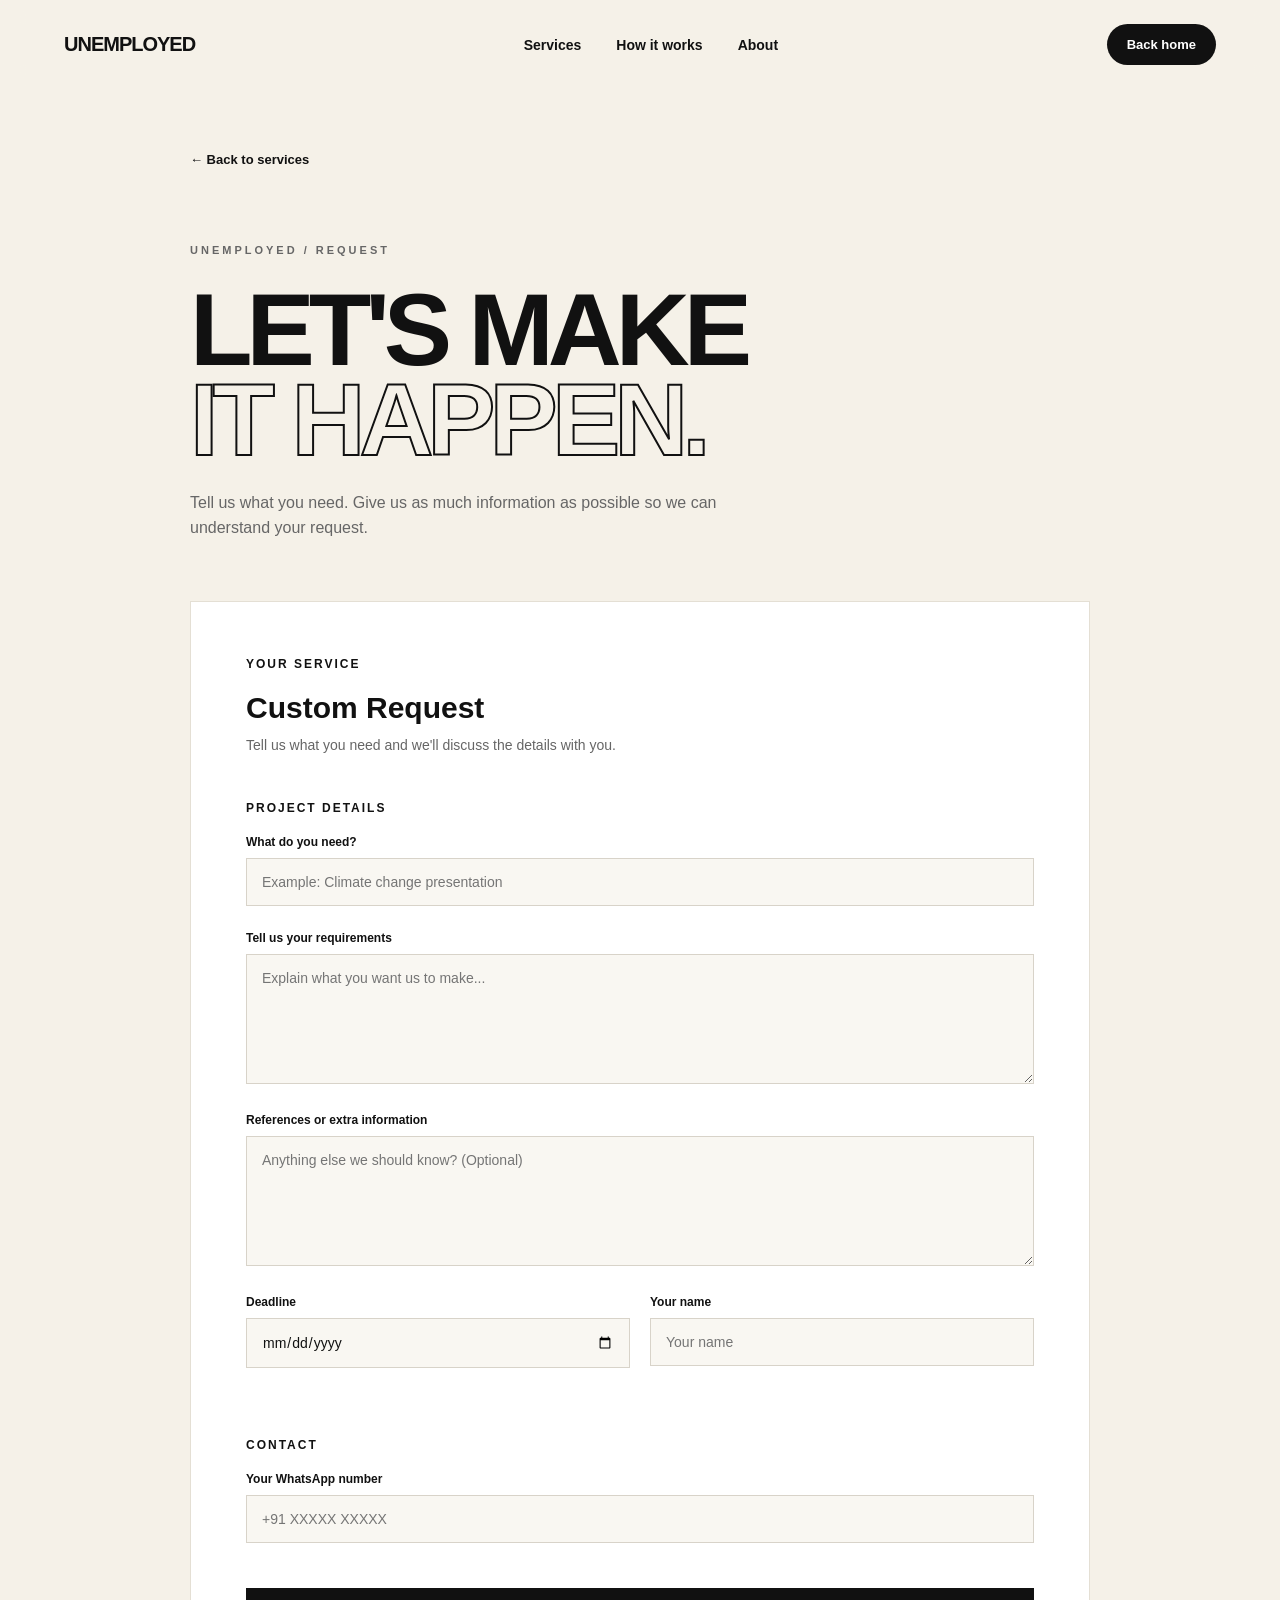
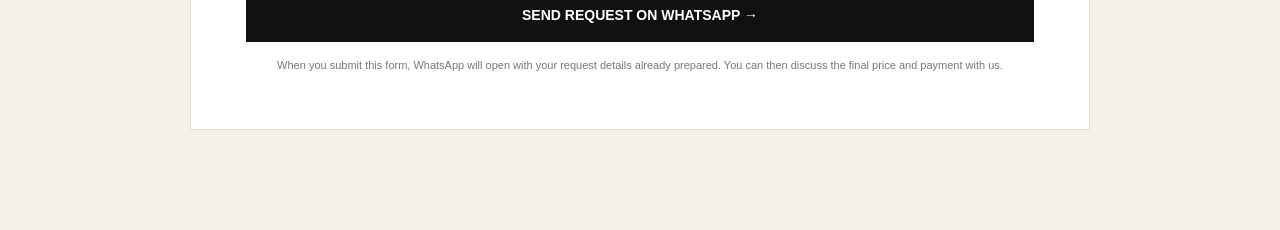
==== request.html @ c22d8f90 "Request" ====
<!DOCTYPE html>
<html lang="en">
<head>
    <meta charset="UTF-8">
    <meta name="viewport" content="width=device-width, initial-scale=1.0">

    <title>Request a Service — UNEMPLOYED</title>

    <meta name="description"
          content="Send your requirements to UNEMPLOYED and let's get your project started.">

    <link rel="stylesheet" href="style.css">

    <style>

        /* =========================
           REQUEST PAGE
        ========================= */

        .request-page {
            min-height: 100vh;
            padding: 150px 5% 100px;
        }

        .request-container {
            max-width: 900px;
            margin: auto;
        }

        .back-link {
            display: inline-block;
            margin-bottom: 50px;

            font-size: 13px;
            font-weight: 700;
        }

        .request-heading {
            margin-bottom: 60px;
        }

        .request-heading h1 {
            font-size: clamp(55px, 8vw, 110px);
            line-height: .88;
            letter-spacing: -6px;
            font-weight: 900;
        }

        .request-heading h1 span {
            color: transparent;
            -webkit-text-stroke: 2px #111;
        }

        .request-heading p {
            margin-top: 25px;
            max-width: 550px;

            color: #666;
            line-height: 1.6;
        }

        .request-form {
            background: #fff;
            border: 1px solid #e4dfd4;
            padding: clamp(25px, 5vw, 55px);
        }

        .form-section {
            margin-bottom: 45px;
        }

        .form-section-title {
            font-size: 12px;
            letter-spacing: 2px;
            font-weight: 900;
            margin-bottom: 20px;
        }

        .service-name {
            font-size: 30px;
            font-weight: 900;
            margin-bottom: 10px;
        }

        .service-description {
            color: #666;
            line-height: 1.5;
            font-size: 14px;
        }

        /* Package choices */

        .package-options {
            display: grid;
            grid-template-columns: repeat(3, 1fr);
            gap: 12px;
        }

        .package-option {
            position: relative;
        }

        .package-option input {
            position: absolute;
            opacity: 0;
            pointer-events: none;
        }

        .package-label {
            display: block;

            padding: 22px;

            border: 1px solid #ddd;

            cursor: pointer;

            transition:
                background .2s ease,
                color .2s ease,
                border-color .2s ease;
        }

        .package-label:hover {
            border-color: #111;
        }

        .package-option input:checked + .package-label {
            background: #111;
            color: white;
            border-color: #111;
        }

        .package-title {
            display: block;
            font-weight: 800;
            margin-bottom: 8px;
        }

        .package-price {
            font-size: 13px;
        }

        /* Inputs */

        .field {
            margin-bottom: 25px;
        }

        .field label {
            display: block;

            font-size: 12px;
            font-weight: 800;

            margin-bottom: 9px;
        }

        .field input,
        .field textarea,
        .field select {
            width: 100%;

            border: 1px solid #d8d3c9;

            background: #f9f7f2;

            color: #111;

            padding: 15px;

            font-family: inherit;

            font-size: 14px;

            outline: none;

            border-radius: 0;

            transition: border .2s ease;
        }

        .field textarea {
            min-height: 130px;
            resize: vertical;
        }

        .field input:focus,
        .field textarea:focus,
        .field select:focus {
            border-color: #111;
        }

        .field-row {
            display: grid;
            grid-template-columns: 1fr 1fr;
            gap: 20px;
        }

        /* Submit */

        .submit-button {
            width: 100%;

            border: none;

            background: #111;
            color: white;

            padding: 19px;

            font-family: inherit;

            font-size: 14px;
            font-weight: 900;

            cursor: pointer;

            transition: transform .2s ease;
        }

        .submit-button:hover {
            transform: translateY(-3px);
        }

        .whatsapp-note {
            margin-top: 15px;

            text-align: center;

            color: #777;

            font-size: 11px;

            line-height: 1.5;
        }

        /* Mobile */

        @media (max-width: 700px) {

            .request-heading h1 {
                letter-spacing: -3px;
            }

            .package-options {
                grid-template-columns: 1fr;
            }

            .field-row {
                grid-template-columns: 1fr;
                gap: 0;
            }

        }

    </style>
</head>

<body>

<header class="navbar">

    <a href="index.html" class="logo">
        UNEMPLOYED
    </a>

    <nav>
        <a href="index.html#services">Services</a>
        <a href="index.html#how-it-works">How it works</a>
        <a href="index.html#about">About</a>
    </nav>

    <a href="index.html" class="nav-button">
        Back home
    </a>

</header>


<main class="request-page">

    <div class="request-container">

        <a href="index.html#services" class="back-link">
            ← Back to services
        </a>


        <div class="request-heading">

            <p class="eyebrow">
                UNEMPLOYED / REQUEST
            </p>

            <h1>
                LET'S MAKE<br>
                <span>IT HAPPEN.</span>
            </h1>

            <p>
                Tell us what you need. Give us as much information
                as possible so we can understand your request.
            </p>

        </div>


        <form id="requestForm" class="request-form">

            <!-- SERVICE -->

            <section class="form-section">

                <div class="form-section-title">
                    YOUR SERVICE
                </div>

                <div id="serviceName" class="service-name">
                    Loading...
                </div>

                <div id="serviceDescription"
                     class="service-description">
                </div>

            </section>


            <!-- PRESENTATION PACKAGES -->

            <section id="presentationPackages"
                     class="form-section"
                     style="display:none;">

                <div class="form-section-title">
                    CHOOSE YOUR PACKAGE
                </div>

                <div class="package-options">

                    <div class="package-option">

                        <input
                            type="radio"
                            name="package"
                            id="package6"
                            value="6-page presentation — ₹300"
                        >

                        <label
                            for="package6"
                            class="package-label">

                            <span class="package-title">
                                6 Pages
                            </span>

                            <span class="package-price">
                                ₹300
                            </span>

                        </label>

                    </div>


                    <div class="package-option">

                        <input
                            type="radio"
                            name="package"
                            id="package10"
                            value="10-page presentation — ₹500"
                        >

                        <label
                            for="package10"
                            class="package-label">

                            <span class="package-title">
                                10 Pages
                            </span>

                            <span class="package-price">
                                ₹500
                            </span>

                        </label>

                    </div>


                    <div class="package-option">

                        <input
                            type="radio"
                            name="package"
                            id="packageMore"
                            value="10+ page presentation — ₹700+"
                        >

                        <label
                            for="packageMore"
                            class="package-label">

                            <span class="package-title">
                                10+ Pages
                            </span>

                            <span class="package-price">
                                ₹700+
                            </span>

                        </label>

                    </div>

                </div>

            </section>


            <!-- PROJECT INFORMATION -->

            <section class="form-section">

                <div class="form-section-title">
                    PROJECT DETAILS
                </div>


                <div class="field">

                    <label for="topic">
                        What do you need?
                    </label>

                    <input
                        type="text"
                        id="topic"
                        name="topic"
                        placeholder="Example: Climate change presentation"
                        required
                    >

                </div>


                <div class="field">

                    <label for="requirements">
                        Tell us your requirements
                    </label>

                    <textarea
                        id="requirements"
                        name="requirements"
                        placeholder="Explain what you want us to make..."
                        required
                    ></textarea>

                </div>


                <div class="field">

                    <label for="references">
                        References or extra information
                    </label>

                    <textarea
                        id="references"
                        name="references"
                        placeholder="Anything else we should know? (Optional)"
                    ></textarea>

                </div>


                <div class="field-row">

                    <div class="field">

                        <label for="deadline">
                            Deadline
                        </label>

                        <input
                            type="date"
                            id="deadline"
                            name="deadline"
                        >

                    </div>


                    <div class="field">

                        <label for="name">
                            Your name
                        </label>

                        <input
                            type="text"
                            id="name"
                            name="name"
                            placeholder="Your name"
                            required
                        >

                    </div>

                </div>

            </section>


            <!-- CONTACT -->

            <section class="form-section">

                <div class="form-section-title">
                    CONTACT
                </div>


                <div class="field">

                    <label for="phone">
                        Your WhatsApp number
                    </label>

                    <input
                        type="tel"
                        id="phone"
                        name="phone"
                        placeholder="+91 XXXXX XXXXX"
                        required
                    >

                </div>

            </section>


            <button
                type="submit"
                class="submit-button">

                SEND REQUEST ON WHATSAPP →

            </button>


            <p class="whatsapp-note">
                When you submit this form, WhatsApp will open with
                your request details already prepared. You can then
                discuss the final price and payment with us.
            </p>

        </form>

    </div>

</main>


<script>

document.addEventListener("DOMContentLoaded", () => {

    /*
        SERVICE DATA
    */

    const services = {

        presentation: {
            name: "Presentations",
            description:
                "Professional presentations made around your topic, requirements and preferred style."
        },

        letter: {
            name: "Letters",
            description:
                "Applications, formal letters, personal letters and other written documents."
        },

        cv: {
            name: "CV / Resume",
            description:
                "Clean and professional CVs and resumes designed around your goals."
        },

        design: {
            name: "Design",
            description:
                "Posters, flyers, social media graphics and custom visual designs."
        },

        website: {
            name: "Website",
            description:
                "Simple websites for individuals, projects and small businesses."
        },

        writing: {
            name: "Writing",
            description:
                "Essays, documents, descriptions and other writing work."
        }

    };


    /*
        FIND SELECTED SERVICE
    */

    const params =
        new URLSearchParams(window.location.search);

    const service =
        params.get("service") || "other";


    const serviceInfo =
        services[service] || {
            name: "Custom Request",
            description:
                "Tell us what you need and we'll discuss the details with you."
        };


    /*
        DISPLAY SERVICE
    */

    document.getElementById("serviceName")
        .textContent = serviceInfo.name;

    document.getElementById("serviceDescription")
        .textContent = serviceInfo.description;


    /*
        SHOW PRESENTATION PACKAGES
    */

    if (service === "presentation") {

        document.getElementById("presentationPackages")
            .style.display = "block";

    }


    /*
        FORM SUBMISSION
    */

    const form =
        document.getElementById("requestForm");


    form.addEventListener("submit", function(event) {

        event.preventDefault();


        const name =
            document.getElementById("name").value.trim();

        const phone =
            document.getElementById("phone").value.trim();

        const topic =
            document.getElementById("topic").value.trim();

        const requirements =
            document.getElementById("requirements").value.trim();

        const references =
            document.getElementById("references").value.trim();

        const deadline =
            document.getElementById("deadline").value;


        /*
            PACKAGE
        */

        const packageInput =
            document.querySelector(
                'input[name="package"]:checked'
            );

        const selectedPackage =
            packageInput
                ? packageInput.value
                : "Not specified";


        /*
            FORMAT WHATSAPP MESSAGE
        */

        let message =
`*UNEMPLOYED — NEW REQUEST*

*Service:* ${serviceInfo.name}
*Package:* ${selectedPackage}

*Customer:* ${name}
*Customer WhatsApp:* ${phone}

*What they need:*
${topic}

*Requirements:*
${requirements}`;


        if (references) {

            message +=
`\n\n*References / Extra Information:*
${references}`;

        }


        if (deadline) {

            message +=
`\n\n*Deadline:*
${deadline}`;

        }


        message +=
`\n\nI would like to discuss the final price and details.`;


        /*
            YOUR WHATSAPP NUMBER

            IMPORTANT:
            Replace the number below with your WhatsApp
            number WITHOUT + or spaces.

            Example:
            +91 98765 43210

            becomes:
            919876543210
        */

        const yourWhatsAppNumber =
            "918755570211";


        /*
            CREATE WHATSAPP LINK
        */

        const whatsappURL =
            "https://wa.me/" +
            yourWhatsAppNumber +
            "?text=" +
            encodeURIComponent(message);


        /*
            OPEN WHATSAPP
        */

        window.location.href = whatsappURL;

    });

});

</script>

</body>
</html>
---- style.css ----
* {
    margin: 0;
    padding: 0;
    box-sizing: border-box;
}

html {
    scroll-behavior: smooth;
}

body {
    background: #f5f1e8;
    color: #111111;
    font-family: Arial, Helvetica, sans-serif;
    overflow-x: hidden;
}

a {
    color: inherit;
    text-decoration: none;
}


/* =========================
   NAVIGATION
========================= */

.navbar {
    position: fixed;
    top: 0;
    left: 0;

    width: 100%;

    padding: 24px 5%;

    display: flex;
    align-items: center;
    justify-content: space-between;

    z-index: 1000;

    background: rgba(245, 241, 232, 0.85);
    backdrop-filter: blur(12px);
}

.logo {
    font-size: 20px;
    font-weight: 900;
    letter-spacing: -1px;
}

.navbar nav {
    display: flex;
    gap: 35px;
}

.navbar nav a {
    font-size: 14px;
    font-weight: 600;
}

.nav-button {
    background: #111111;
    color: white;

    padding: 13px 20px;

    border-radius: 50px;

    font-size: 13px;
    font-weight: 700;
}


/* =========================
   HERO
========================= */

.hero {
    min-height: 100vh;

    display: flex;
    align-items: center;
    justify-content: center;

    position: relative;

    padding: 120px 5% 80px;

    text-align: center;
}

.hero-content {
    max-width: 850px;
    position: relative;
    z-index: 10;
}

.eyebrow {
    font-size: 11px;
    letter-spacing: 3px;
    font-weight: 800;

    margin-bottom: 25px;
}

.hero h1 {
    font-size: clamp(60px, 10vw, 145px);

    line-height: 0.85;

    letter-spacing: -8px;

    font-weight: 900;
}

.hero h1 span {
    color: transparent;
    -webkit-text-stroke: 2px #111111;
}

.hero-description {
    max-width: 520px;

    margin: 35px auto;

    font-size: 17px;

    line-height: 1.6;

    color: #555;
}

.hero-buttons {
    display: flex;

    justify-content: center;

    gap: 12px;
}

.primary-button {
    background: #111;

    color: white;

    padding: 16px 25px;

    border-radius: 50px;

    font-weight: 700;
}

.secondary-button {
    border: 1px solid #111;

    padding: 16px 25px;

    border-radius: 50px;

    font-weight: 700;
}

.scroll-indicator {
    position: absolute;

    bottom: 30px;

    font-size: 10px;

    letter-spacing: 2px;

    font-weight: 700;
}


/* =========================
   FLOATING OBJECTS
========================= */

.floating-object {
    position: absolute;

    background: white;

    box-shadow:
        0 20px 50px rgba(0,0,0,0.12);

    z-index: 2;
}


/* Paper */

.paper {
    width: 130px;
    height: 170px;

    left: 8%;
    top: 30%;

    transform: rotate(-12deg);

    animation: floatOne 6s ease-in-out infinite;
}

.paper-lines {
    margin: 40px 20px;

    height: 4px;

    background: #111;

    box-shadow:
        0 18px 0 #ddd,
        0 36px 0 #ddd,
        0 54px 0 #ddd;
}


/* Newspaper */

.newspaper {
    width: 190px;
    height: 125px;

    right: 7%;
    top: 23%;

    padding: 18px;

    transform: rotate(10deg);

    animation: floatTwo 7s ease-in-out infinite;
}

.news-title {
    font-family: Georgia, serif;

    font-size: 18px;

    font-weight: bold;

    border-bottom: 2px solid #111;

    padding-bottom: 6px;
}

.news-line {
    height: 5px;

    background: #ddd;

    margin-top: 12px;
}

.news-line.short {
    width: 60%;
}


/* ID */

.id-card {
    width: 170px;
    height: 100px;

    right: 12%;
    bottom: 18%;

    padding: 15px;

    display: flex;

    gap: 12px;

    transform: rotate(-8deg);

    animation: floatThree 6s ease-in-out infinite;
}

.id-photo {
    width: 50px;
    height: 60px;

    background: #ddd;
}

.id-lines {
    flex: 1;
}

.id-lines span {
    display: block;

    height: 5px;

    background: #ddd;

    margin-bottom: 10px;
}


/* Presentation */

.presentation {
    width: 150px;
    height: 105px;

    left: 13%;
    bottom: 18%;

    padding: 15px;

    transform: rotate(8deg);

    animation: floatTwo 8s ease-in-out infinite;
}

.slide-top {
    height: 12px;

    width: 60%;

    background: #111;

    margin-bottom: 15px;
}

.slide-content {
    height: 10px;

    width: 90%;

    background: #ddd;

    margin-bottom: 10px;
}

.slide-content.small {
    width: 60%;
}


/* Letter */

.letter {
    width: 135px;
    height: 95px;

    right: 25%;
    top: 17%;

    padding: 20px;

    transform: rotate(-6deg);

    animation: floatOne 7s ease-in-out infinite;
}

.letter-top {
    height: 25px;

    width: 45%;

    background: #111;

    margin-bottom: 15px;
}

.letter-lines {
    height: 5px;

    background: #ddd;

    box-shadow:
        0 12px 0 #ddd,
        0 24px 0 #ddd;
}


/* Animations */

@keyframes floatOne {

    0%, 100% {
        transform: translateY(0) rotate(-12deg);
    }

    50% {
        transform: translateY(-20px) rotate(-7deg);
    }

}

@keyframes floatTwo {

    0%, 100% {
        transform: translateY(0) rotate(10deg);
    }

    50% {
        transform: translateY(-25px) rotate(5deg);
    }

}

@keyframes floatThree {

    0%, 100% {
        transform: translateY(0) rotate(-8deg);
    }

    50% {
        transform: translateY(-18px) rotate(-3deg);
    }

}


/* =========================
   SERVICES
========================= */

.services-section {
    padding: 150px 5%;
}

.section-heading {
    max-width: 700px;

    margin-bottom: 70px;
}

.section-heading h2,
.process-section h2,
.about-section h2 {
    font-size: clamp(50px, 7vw, 100px);

    line-height: 0.9;

    letter-spacing: -5px;

    font-weight: 900;
}

.services-grid {
    display: grid;

    grid-template-columns: repeat(3, 1fr);

    gap: 15px;
}

.service-card {
    background: white;

    padding: 35px;

    min-height: 330px;

    display: flex;

    flex-direction: column;

    border: 1px solid #e4dfd4;

    transition: transform 0.3s ease;
}

.service-card:hover {
    transform: translateY(-8px);
}

.service-number {
    font-size: 11px;

    font-weight: bold;

    color: #777;
}

.service-icon {
    font-size: 35px;

    margin: 30px 0 15px;
}

.service-card h3 {
    font-size: 25px;

    margin-bottom: 12px;
}

.service-card p {
    color: #666;

    line-height: 1.5;

    font-size: 14px;
}

.price {
    margin-top: auto;

    padding-top: 25px;

    font-size: 13px;
}

.service-card a {
    margin-top: 15px;

    font-weight: 800;

    font-size: 14px;
}


/* =========================
   PROCESS
========================= */

.process-section {
    background: #111;

    color: white;

    padding: 150px 5%;
}

.process-section .eyebrow {
    color: #aaa;
}

.steps {
    margin-top: 100px;

    display: grid;

    grid-template-columns: repeat(4, 1fr);

    gap: 30px;
}

.step {
    border-top: 1px solid #444;

    padding-top: 20px;
}

.step span {
    color: #777;

    font-size: 12px;
}

.step h3 {
    font-size: 25px;

    margin: 35px 0 12px;
}

.step p {
    color: #aaa;

    line-height: 1.5;
}


/* =========================
   ABOUT
========================= */

.about-section {
    padding: 150px 5%;

    display: grid;

    grid-template-columns: 1fr 1fr;

    gap: 100px;

    align-items: center;
}

.about-section > p {
    max-width: 500px;

    font-size: 20px;

    line-height: 1.7;

    color: #555;
}


/* =========================
   FOOTER
========================= */

footer {
    background: white;

    padding: 50px 5%;

    display: flex;

    justify-content: space-between;

    align-items: center;

    border-top: 1px solid #ddd;
}

.footer-logo {
    font-weight: 900;

    font-size: 20px;
}

footer p {
    color: #666;

    font-size: 13px;
}

footer span {
    color: #888;

    font-size: 12px;
}


/* =========================
   MOBILE
========================= */

@media (max-width: 850px) {

    .navbar nav {
        display: none;
    }

    .hero h1 {
        letter-spacing: -4px;
    }

    .floating-object {
        opacity: 0.45;

        transform: scale(0.7);
    }

    .paper {
        left: -30px;
    }

    .newspaper {
        right: -40px;
    }

    .presentation {
        left: -30px;
    }

    .id-card {
        right: -30px;
    }

    .letter {
        right: -20px;
    }

    .services-grid {
        grid-template-columns: 1fr;
    }

    .steps {
        grid-template-columns: 1fr;
    }

    .about-section {
        grid-template-columns: 1fr;

        gap: 50px;
    }

    footer {
        flex-direction: column;

        gap: 20px;

        text-align: center;
    }

}

@media (max-width: 500px) {

    .nav-button {
        padding: 10px 14px;

        font-size: 11px;
    }

    .hero h1 {
        font-size: 55px;
    }

    .hero-buttons {
        flex-direction: column;

        align-items: stretch;
    }

    .section-heading h2,
    .process-section h2,
    .about-section h2 {
        letter-spacing: -3px;
    }

}
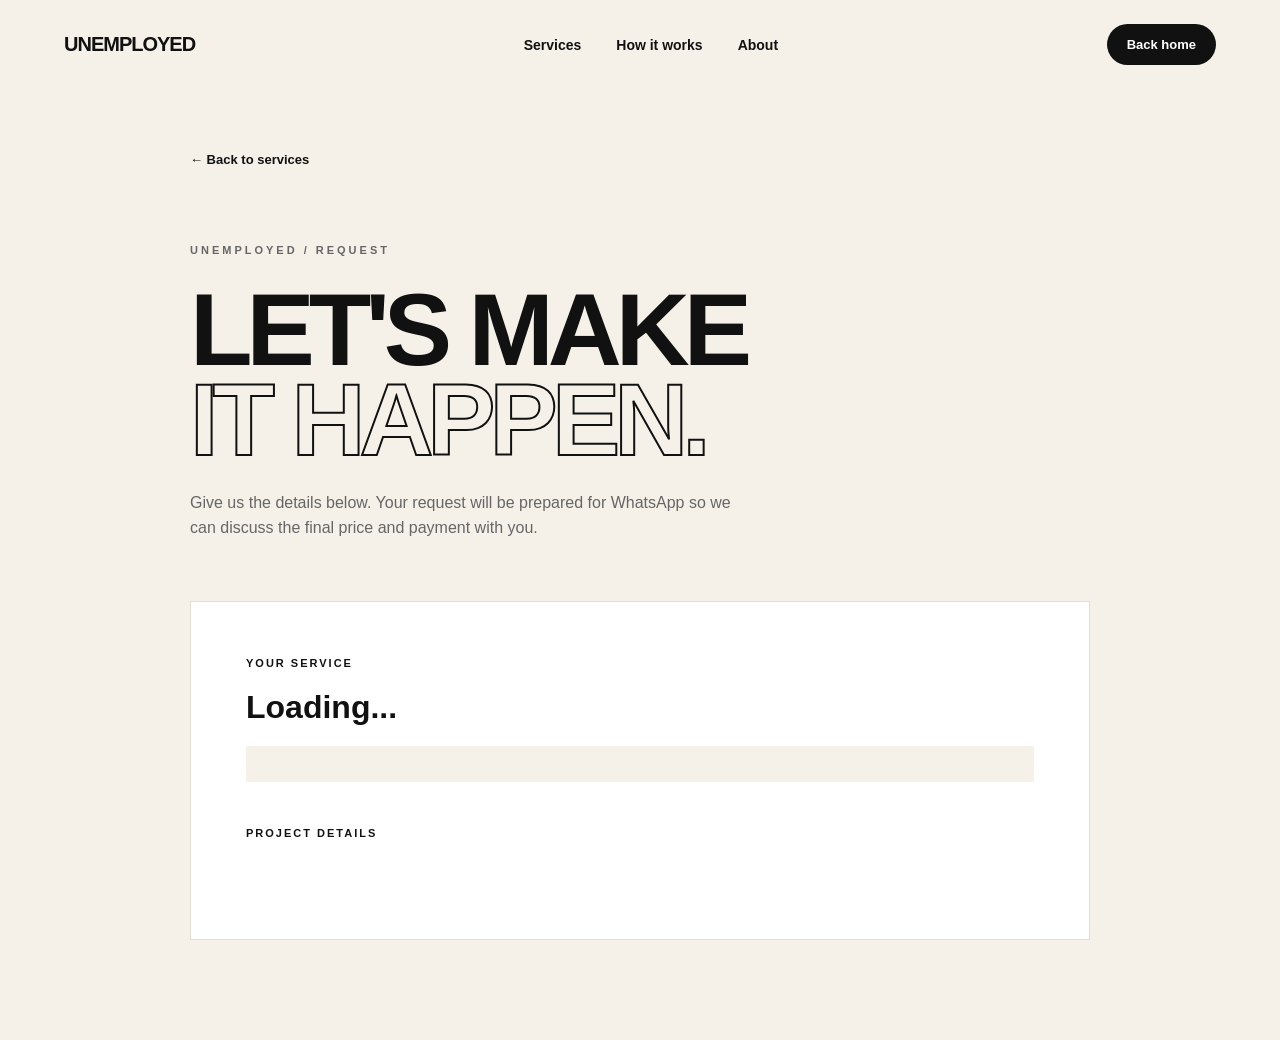
==== commit c5c49dbc: "Updated" ====
--- a/request.html
+++ b/request.html
@@ -4,19 +4,14 @@
     <meta charset="UTF-8">
     <meta name="viewport" content="width=device-width, initial-scale=1.0">
 
-    <title>Request a Service — UNEMPLOYED</title>
+    <title>Request — UNEMPLOYED</title>
 
     <meta name="description"
-          content="Send your requirements to UNEMPLOYED and let's get your project started.">
+          content="Tell UNEMPLOYED what you need and send your request directly to WhatsApp.">
 
     <link rel="stylesheet" href="style.css">
 
     <style>
-
-        /* =========================
-           REQUEST PAGE
-        ========================= */
-
         .request-page {
             min-height: 100vh;
             padding: 150px 5% 100px;
@@ -30,7 +25,6 @@
         .back-link {
             display: inline-block;
             margin-bottom: 50px;
-
             font-size: 13px;
             font-weight: 700;
         }
@@ -54,7 +48,6 @@
         .request-heading p {
             margin-top: 25px;
             max-width: 550px;
-
             color: #666;
             line-height: 1.6;
         }
@@ -70,14 +63,14 @@
         }
 
         .form-section-title {
-            font-size: 12px;
+            font-size: 11px;
             letter-spacing: 2px;
             font-weight: 900;
             margin-bottom: 20px;
         }
 
         .service-name {
-            font-size: 30px;
+            font-size: 32px;
             font-weight: 900;
             margin-bottom: 10px;
         }
@@ -88,7 +81,13 @@
             font-size: 14px;
         }
 
-        /* Package choices */
+        .price-box {
+            margin-top: 20px;
+            padding: 18px;
+            background: #f5f1e8;
+            font-size: 14px;
+            line-height: 1.6;
+        }
 
         .package-options {
             display: grid;
@@ -108,17 +107,10 @@
 
         .package-label {
             display: block;
-
             padding: 22px;
-
             border: 1px solid #ddd;
-
             cursor: pointer;
-
-            transition:
-                background .2s ease,
-                color .2s ease,
-                border-color .2s ease;
+            transition: .2s ease;
         }
 
         .package-label:hover {
@@ -141,18 +133,14 @@
             font-size: 13px;
         }
 
-        /* Inputs */
-
         .field {
             margin-bottom: 25px;
         }
 
         .field label {
             display: block;
-
             font-size: 12px;
             font-weight: 800;
-
             margin-bottom: 9px;
         }
 
@@ -160,24 +148,14 @@
         .field textarea,
         .field select {
             width: 100%;
-
             border: 1px solid #d8d3c9;
-
             background: #f9f7f2;
-
             color: #111;
-
             padding: 15px;
-
             font-family: inherit;
-
             font-size: 14px;
-
             outline: none;
-
             border-radius: 0;
-
-            transition: border .2s ease;
         }
 
         .field textarea {
@@ -197,25 +175,16 @@
             gap: 20px;
         }
 
-        /* Submit */
-
         .submit-button {
             width: 100%;
-
             border: none;
-
             background: #111;
             color: white;
-
             padding: 19px;
-
             font-family: inherit;
-
             font-size: 14px;
             font-weight: 900;
-
             cursor: pointer;
-
             transition: transform .2s ease;
         }
 
@@ -225,17 +194,15 @@
 
         .whatsapp-note {
             margin-top: 15px;
-
             text-align: center;
-
             color: #777;
-
             font-size: 11px;
-
             line-height: 1.5;
         }
 
-        /* Mobile */
+        .required {
+            color: #777;
+        }
 
         @media (max-width: 700px) {
 
@@ -251,9 +218,7 @@
                 grid-template-columns: 1fr;
                 gap: 0;
             }
-
-        }
-
+        }
     </style>
 </head>
 
@@ -286,7 +251,6 @@
             ← Back to services
         </a>
 
-
         <div class="request-heading">
 
             <p class="eyebrow">
@@ -299,8 +263,9 @@
             </h1>
 
             <p>
-                Tell us what you need. Give us as much information
-                as possible so we can understand your request.
+                Give us the details below. Your request will be
+                prepared for WhatsApp so we can discuss the final
+                price and payment with you.
             </p>
 
         </div>
@@ -324,17 +289,21 @@
                      class="service-description">
                 </div>
 
+                <div id="priceBox"
+                     class="price-box">
+                </div>
+
             </section>
 
 
-            <!-- PRESENTATION PACKAGES -->
-
-            <section id="presentationPackages"
+            <!-- PRESENTATION PACKAGE -->
+
+            <section id="presentationSection"
                      class="form-section"
                      style="display:none;">
 
                 <div class="form-section-title">
-                    CHOOSE YOUR PACKAGE
+                    PRESENTATION PACKAGE
                 </div>
 
                 <div class="package-options">
@@ -345,7 +314,7 @@
                             type="radio"
                             name="package"
                             id="package6"
-                            value="6-page presentation — ₹300"
+                            value="6 pages — ₹300"
                         >
 
                         <label
@@ -371,7 +340,7 @@
                             type="radio"
                             name="package"
                             id="package10"
-                            value="10-page presentation — ₹500"
+                            value="10 pages — ₹500"
                         >
 
                         <label
@@ -397,7 +366,7 @@
                             type="radio"
                             name="package"
                             id="packageMore"
-                            value="10+ page presentation — ₹700+"
+                            value="10+ pages — ₹700+"
                         >
 
                         <label
@@ -421,7 +390,7 @@
             </section>
 
 
-            <!-- PROJECT INFORMATION -->
+            <!-- SERVICE-SPECIFIC QUESTIONS -->
 
             <section class="form-section">
 
@@ -430,362 +399,378 @@
                 </div>
 
 
-                <div class="field">
-
-                    <label for="topic">
-                        What do you need?
-                    </label>
-
-                    <input
-                        type="text"
-                        id="topic"
-                        name="topic"
-                        placeholder="Example: Climate change presentation"
-                        required
-                    >
-
-                </div>
-
-
-                <div class="field">
-
-                    <label for="requirements">
-                        Tell us your requirements
-                    </label>
-
-                    <textarea
-                        id="requirements"
-                        name="requirements"
-                        placeholder="Explain what you want us to make..."
-                        required
-                    ></textarea>
-
-                </div>
-
-
-                <div class="field">
-
-                    <label for="references">
-                        References or extra information
-                    </label>
-
-                    <textarea
-                        id="references"
-                        name="references"
-                        placeholder="Anything else we should know? (Optional)"
-                    ></textarea>
-
-                </div>
-
-
-                <div class="field-row">
-
-                    <div class="field">
-
-                        <label for="deadline">
-                            Deadline
-                        </label>
-
-                        <input
-                            type="date"
-                            id="deadline"
-                            name="deadline"
-                        >
-
-                    </div>
-
-
-                    <div class="field">
-
-                        <label for="name">
-                            Your name
-                        </label>
-
-                        <input
-                            type="text"
-                            id="name"
-                            name="name"
-                            placeholder="Your name"
-                            required
-                        >
-
-                    </div>
-
-                </div>
-
-            </section>
-
-
-            <!-- CONTACT -->
-
-            <section class="form-section">
-
-                <div class="form-section-title">
-                    CONTACT
-                </div>
-
-
-                <div class="field">
-
-                    <label for="phone">
-                        Your WhatsApp number
-                    </label>
-
-                    <input
-                        type="tel"
-                        id="phone"
-                        name="phone"
-                        placeholder="+91 XXXXX XXXXX"
-                        required
-                    >
-
-                </div>
-
-            </section>
-
-
-            <button
-                type="submit"
-                class="submit-button">
-
-                SEND REQUEST ON WHATSAPP →
-
-            </button>
-
-
-            <p class="whatsapp-note">
-                When you submit this form, WhatsApp will open with
-                your request details already prepared. You can then
-                discuss the final price and payment with us.
-            </p>
-
-        </form>
-
-    </div>
-
-</main>
-
-
-<script>
-
-document.addEventListener("DOMContentLoaded", () => {
-
-    /*
-        SERVICE DATA
-    */
-
-    const services = {
-
-        presentation: {
-            name: "Presentations",
-            description:
-                "Professional presentations made around your topic, requirements and preferred style."
-        },
-
-        letter: {
-            name: "Letters",
-            description:
-                "Applications, formal letters, personal letters and other written documents."
-        },
-
-        cv: {
-            name: "CV / Resume",
-            description:
-                "Clean and professional CVs and resumes designed around your goals."
-        },
-
-        design: {
-            name: "Design",
-            description:
-                "Posters, flyers, social media graphics and custom visual designs."
-        },
-
-        website: {
-            name: "Website",
-            description:
-                "Simple websites for individuals, projects and small businesses."
-        },
-
-        writing: {
-            name: "Writing",
-            description:
-                "Essays, documents, descriptions and other writing work."
-        }
-
-    };
-
-
-    /*
-        FIND SELECTED SERVICE
-    */
-
-    const params =
-        new URLSearchParams(window.location.search);
-
-    const service =
-        params.get("service") || "other";
-
-
-    const serviceInfo =
-        services[service] || {
-            name: "Custom Request",
-            description:
-                "Tell us what you need and we'll discuss the details with you."
-        };
-
-
-    /*
-        DISPLAY SERVICE
-    */
-
-    document.getElementById("serviceName")
-        .textContent = serviceInfo.name;
-
-    document.getElementById("serviceDescription")
-        .textContent = serviceInfo.description;
-
-
-    /*
-        SHOW PRESENTATION PACKAGES
-    */
-
-    if (service === "presentation") {
-
-        document.getElementById("presentationPackages")
-            .style.display = "block";
-
-    }
-
-
-    /*
-        FORM SUBMISSION
-    */
-
-    const form =
-        document.getElementById("requestForm");
-
-
-    form.addEventListener("submit", function(event) {
-
-        event.preventDefault();
-
-
-        const name =
-            document.getElementById("name").value.trim();
-
-        const phone =
-            document.getElementById("phone").value.trim();
-
-        const topic =
-            document.getElementById("topic").value.trim();
-
-        const requirements =
-            document.getElementById("requirements").value.trim();
-
-        const references =
-            document.getElementById("references").value.trim();
-
-        const deadline =
-            document.getElementById("deadline").value;
-
-
-        /*
-            PACKAGE
-        */
-
-        const packageInput =
-            document.querySelector(
-                'input[name="package"]:checked'
-            );
-
-        const selectedPackage =
-            packageInput
-                ? packageInput.value
-                : "Not specified";
-
-
-        /*
-            FORMAT WHATSAPP MESSAGE
-        */
-
-        let message =
-`*UNEMPLOYED — NEW REQUEST*
-
-*Service:* ${serviceInfo.name}
-*Package:* ${selectedPackage}
-
-*Customer:* ${name}
-*Customer WhatsApp:* ${phone}
-
-*What they need:*
-${topic}
-
-*Requirements:*
-${requirements}`;
-
-
-        if (references) {
-
-            message +=
-`\n\n*References / Extra Information:*
-${references}`;
-
-        }
-
-
-        if (deadline) {
-
-            message +=
-`\n\n*Deadline:*
-${deadline}`;
-
-        }
-
-
-        message +=
-`\n\nI would like to discuss the final price and details.`;
-
-
-        /*
-            YOUR WHATSAPP NUMBER
-
-            IMPORTANT:
-            Replace the number below with your WhatsApp
-            number WITHOUT + or spaces.
-
-            Example:
-            +91 98765 43210
-
-            becomes:
-            919876543210
-        */
-
-        const yourWhatsAppNumber =
-            "918755570211";
-
-
-        /*
-            CREATE WHATSAPP LINK
-        */
-
-        const whatsappURL =
-            "https://wa.me/" +
-            yourWhatsAppNumber +
-            "?text=" +
-            encodeURIComponent(message);
-
-
-        /*
-            OPEN WHATSAPP
-        */
-
-        window.location.href = whatsappURL;
-
-    });
-
-});
-
-</script>
-
-</body>
-</html>+                <!-- PRESENTATION -->
+
+                <div id="presentationFields"
+                     style="display:none;">
+
+                    <div class="field">
+
+                        <label for="presentationTopic">
+                            Presentation topic
+                        </label>
+
+                        <input
+                            id="presentationTopic"
+                            type="text"
+                            placeholder="Example: Climate Change"
+                        >
+
+                    </div>
+
+                    <div class="field">
+
+                        <label for="presentationSubject">
+                            Subject / purpose
+                        </label>
+
+                        <input
+                            id="presentationSubject"
+                            type="text"
+                            placeholder="Example: School project"
+                        >
+
+                    </div>
+
+                    <div class="field">
+
+                        <label for="presentationLanguage">
+                            Language
+                        </label>
+
+                        <input
+                            id="presentationLanguage"
+                            type="text"
+                            placeholder="Example: English"
+                        >
+
+                    </div>
+
+                    <div class="field">
+
+                        <label for="presentationStyle">
+                            Preferred style / theme
+                        </label>
+
+                        <input
+                            id="presentationStyle"
+                            type="text"
+                            placeholder="Example: Modern, academic, minimal"
+                        >
+
+                    </div>
+
+                    <div class="field">
+
+                        <label for="presentationContent">
+                            What should it contain?
+                        </label>
+
+                        <textarea
+                            id="presentationContent"
+                            placeholder="Tell us about the content you want."
+                        ></textarea>
+
+                    </div>
+
+                </div>
+
+
+                <!-- LETTER -->
+
+                <div id="letterFields"
+                     style="display:none;">
+
+                    <div class="field">
+
+                        <label for="letterType">
+                            Type of letter
+                        </label>
+
+                        <select id="letterType">
+
+                            <option value="">
+                                Select a type
+                            </option>
+
+                            <option>
+                                Application
+                            </option>
+
+                            <option>
+                                Formal letter
+                            </option>
+
+                            <option>
+                                Personal letter
+                            </option>
+
+                            <option>
+                                Complaint
+                            </option>
+
+                            <option>
+                                Request letter
+                            </option>
+
+                            <option>
+                                Other
+                            </option>
+
+                        </select>
+
+                    </div>
+
+                    <div class="field">
+
+                        <label for="letterReceiver">
+                            Who is it addressed to?
+                        </label>
+
+                        <input
+                            id="letterReceiver"
+                            type="text"
+                            placeholder="Example: School principal"
+                        >
+
+                    </div>
+
+                    <div class="field">
+
+                        <label for="letterPurpose">
+                            Purpose of the letter
+                        </label>
+
+                        <textarea
+                            id="letterPurpose"
+                            placeholder="Explain what the letter is about."
+                        ></textarea>
+
+                    </div>
+
+                    <div class="field">
+
+                        <label for="letterTone">
+                            Preferred tone
+                        </label>
+
+                        <input
+                            id="letterTone"
+                            type="text"
+                            placeholder="Example: Formal and respectful"
+                        >
+
+                    </div>
+
+                </div>
+
+
+                <!-- CV -->
+
+                <div id="cvFields"
+                     style="display:none;">
+
+                    <div class="field">
+
+                        <label for="cvPurpose">
+                            What is the CV for?
+                        </label>
+
+                        <input
+                            id="cvPurpose"
+                            type="text"
+                            placeholder="Example: Part-time job"
+                        >
+
+                    </div>
+
+                    <div class="field">
+
+                        <label for="cvEducation">
+                            Education
+                        </label>
+
+                        <textarea
+                            id="cvEducation"
+                            placeholder="School, college, qualifications, etc."
+                        ></textarea>
+
+                    </div>
+
+                    <div class="field">
+
+                        <label for="cvSkills">
+                            Skills
+                        </label>
+
+                        <textarea
+                            id="cvSkills"
+                            placeholder="List your skills."
+                        ></textarea>
+
+                    </div>
+
+                    <div class="field">
+
+                        <label for="cvExperience">
+                            Experience / achievements
+                        </label>
+
+                        <textarea
+                            id="cvExperience"
+                            placeholder="Work experience, projects, achievements, etc."
+                        ></textarea>
+
+                    </div>
+
+                </div>
+
+
+                <!-- DESIGN -->
+
+                <div id="designFields"
+                     style="display:none;">
+
+                    <div class="field">
+
+                        <label for="designType">
+                            Type of design
+                        </label>
+
+                        <input
+                            id="designType"
+                            type="text"
+                            placeholder="Example: Poster / Instagram post"
+                        >
+
+                    </div>
+
+                    <div class="field">
+
+                        <label for="designText">
+                            Text to include
+                        </label>
+
+                        <textarea
+                            id="designText"
+                            placeholder="Write all text that should appear."
+                        ></textarea>
+
+                    </div>
+
+                    <div class="field">
+
+                        <label for="designStyle">
+                            Preferred style
+                        </label>
+
+                        <input
+                            id="designStyle"
+                            type="text"
+                            placeholder="Example: Minimal and professional"
+                        >
+
+                    </div>
+
+                    <div class="field">
+
+                        <label for="designExtra">
+                            Other requirements
+                        </label>
+
+                        <textarea
+                            id="designExtra"
+                            placeholder="Tell us anything else about the design."
+                        ></textarea>
+
+                    </div>
+
+                </div>
+
+
+                <!-- WEBSITE -->
+
+                <div id="websiteFields"
+                     style="display:none;">
+
+                    <div class="field">
+
+                        <label for="websiteType">
+                            What type of website?
+                        </label>
+
+                        <input
+                            id="websiteType"
+                            type="text"
+                            placeholder="Example: Portfolio / business website"
+                        >
+
+                    </div>
+
+                    <div class="field">
+
+                        <label for="websitePages">
+                            Approximate number of pages
+                        </label>
+
+                        <input
+                            id="websitePages"
+                            type="number"
+                            min="1"
+                            placeholder="Example: 4"
+                        >
+
+                    </div>
+
+                    <div class="field">
+
+                        <label for="websiteFeatures">
+                            Features you need
+                        </label>
+
+                        <textarea
+                            id="websiteFeatures"
+                            placeholder="Example: Contact form, gallery, buttons, etc."
+                        ></textarea>
+
+                    </div>
+
+                    <div class="field">
+
+                        <label for="websiteStyle">
+                            Preferred design
+                        </label>
+
+                        <input
+                            id="websiteStyle"
+                            type="text"
+                            placeholder="Example: Minimal and modern"
+                        >
+
+                    </div>
+
+                </div>
+
+
+                <!-- WRITING -->
+
+                <div id="writingFields"
+                     style="display:none;">
+
+                    <div class="field">
+
+                        <label for="writingType">
+                            Type of writing
+                        </label>
+
+                        <input
+                            id="writingType"
+                            type="text"
+                            placeholder="Example: Essay"
+                        >
+
+                    </div>
+
+                    <div class="field">
+
+                    
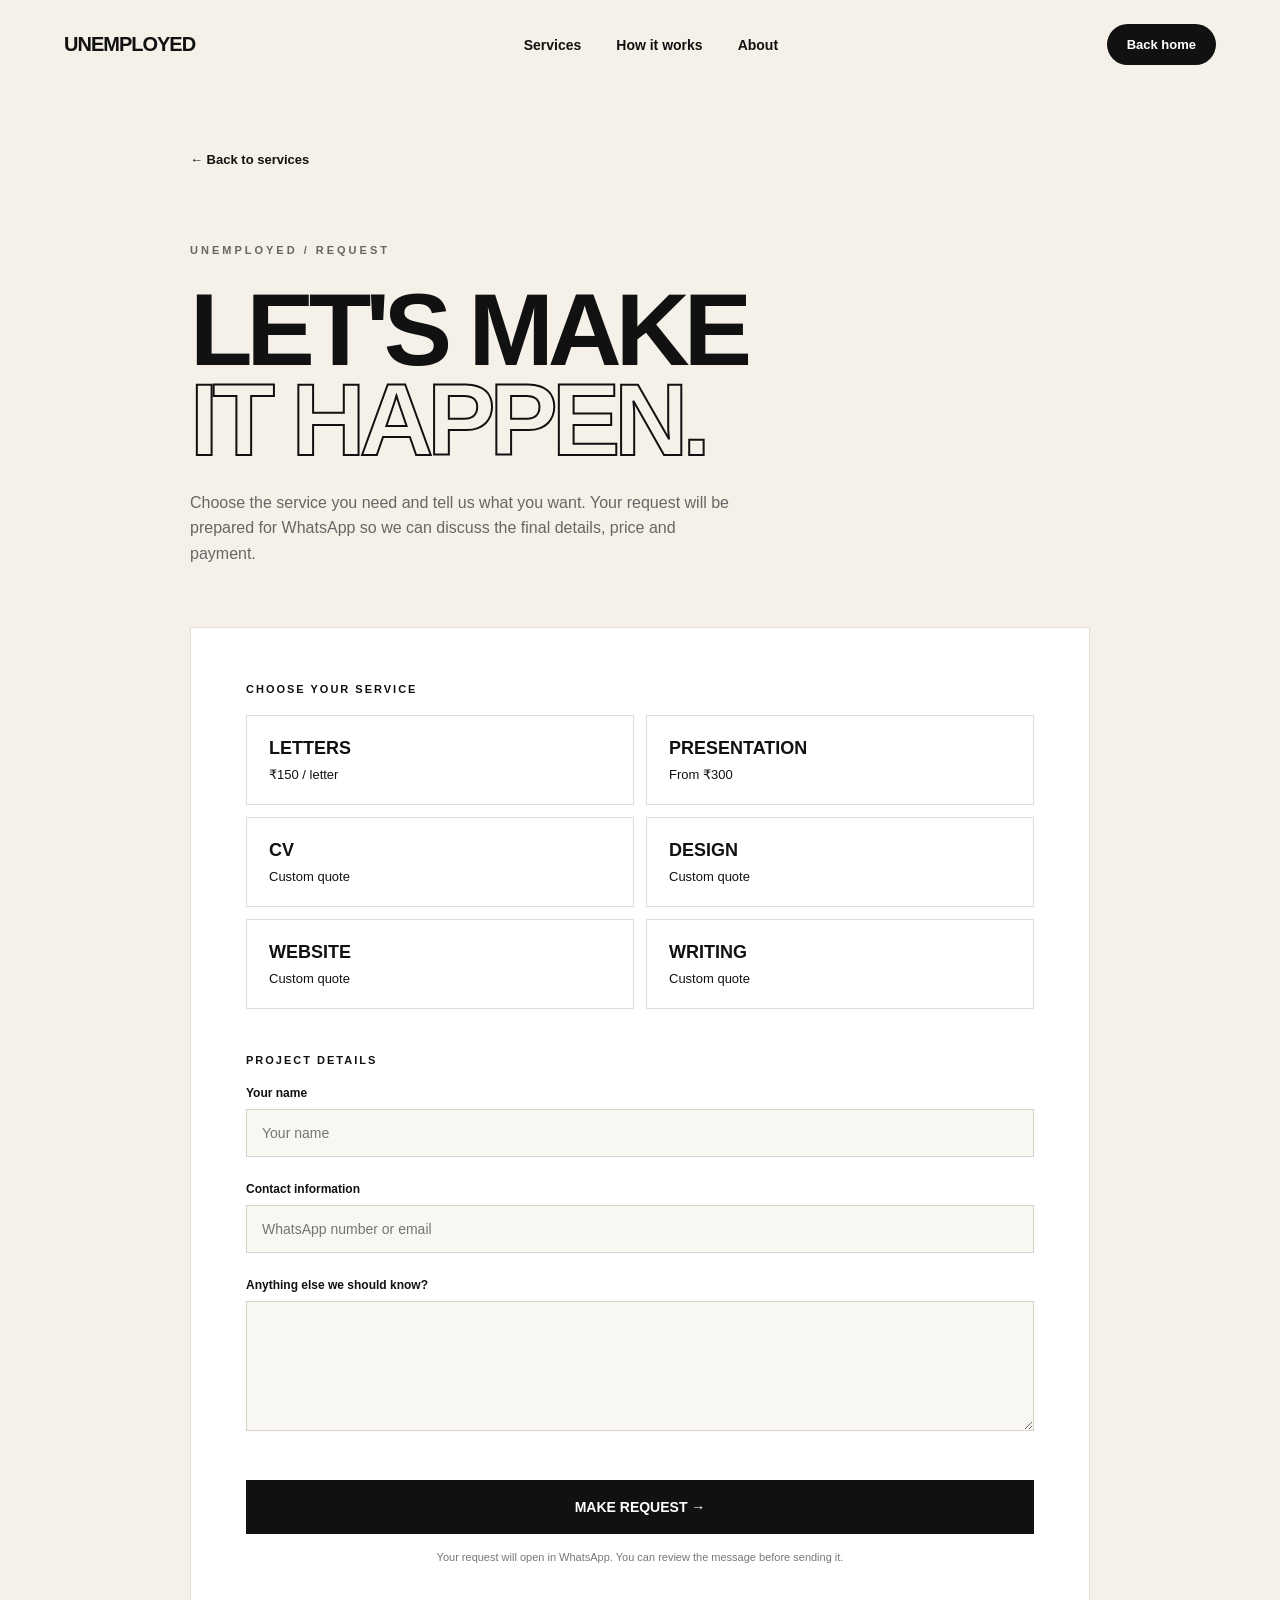
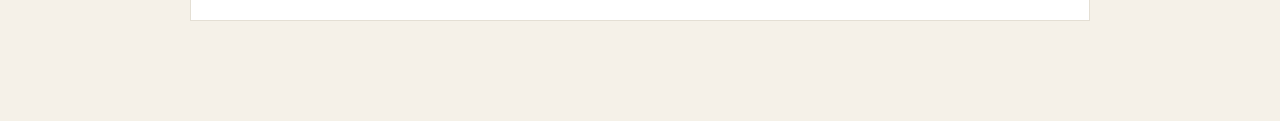
==== commit ce043d14: "Request" ====
--- a/request.html
+++ b/request.html
@@ -7,7 +7,7 @@
     <title>Request — UNEMPLOYED</title>
 
     <meta name="description"
-          content="Tell UNEMPLOYED what you need and send your request directly to WhatsApp.">
+          content="Request a creative service from UNEMPLOYED.">
 
     <link rel="stylesheet" href="style.css">
 
@@ -69,24 +69,75 @@
             margin-bottom: 20px;
         }
 
-        .service-name {
-            font-size: 32px;
+        .service-selector {
+            display: grid;
+            grid-template-columns: 1fr 1fr;
+            gap: 12px;
+        }
+
+        .service-option {
+            position: relative;
+        }
+
+        .service-option input {
+            position: absolute;
+            opacity: 0;
+            pointer-events: none;
+        }
+
+        .service-label {
+            display: block;
+            padding: 22px;
+            border: 1px solid #ddd;
+            cursor: pointer;
+            transition: .2s ease;
+        }
+
+        .service-label:hover {
+            border-color: #111;
+            transform: translateY(-2px);
+        }
+
+        .service-option input:checked + .service-label {
+            background: #111;
+            color: #fff;
+            border-color: #111;
+        }
+
+        .service-title {
+            display: block;
+            font-size: 18px;
             font-weight: 900;
-            margin-bottom: 10px;
-        }
-
-        .service-description {
+            margin-bottom: 8px;
+        }
+
+        .service-price {
+            display: block;
+            font-size: 13px;
+        }
+
+        .selected-service {
+            margin-top: 25px;
+            padding: 22px;
+            background: #f5f1e8;
+        }
+
+        .selected-service-name {
+            font-size: 28px;
+            font-weight: 900;
+            margin-bottom: 8px;
+        }
+
+        .selected-service-description {
             color: #666;
             line-height: 1.5;
             font-size: 14px;
         }
 
         .price-box {
-            margin-top: 20px;
-            padding: 18px;
-            background: #f5f1e8;
+            margin-top: 15px;
             font-size: 14px;
-            line-height: 1.6;
+            font-weight: 800;
         }
 
         .package-options {
@@ -148,6 +199,7 @@
         .field textarea,
         .field select {
             width: 100%;
+            box-sizing: border-box;
             border: 1px solid #d8d3c9;
             background: #f9f7f2;
             color: #111;
@@ -167,12 +219,6 @@
         .field textarea:focus,
         .field select:focus {
             border-color: #111;
-        }
-
-        .field-row {
-            display: grid;
-            grid-template-columns: 1fr 1fr;
-            gap: 20px;
         }
 
         .submit-button {
@@ -200,8 +246,18 @@
             line-height: 1.5;
         }
 
-        .required {
-            color: #777;
+        .hidden {
+            display: none !important;
+        }
+
+        .error-message {
+            margin-top: 15px;
+            padding: 15px;
+            background: #f5f1e8;
+            color: #111;
+            font-size: 13px;
+            font-weight: 700;
+            display: none;
         }
 
         @media (max-width: 700px) {
@@ -210,13 +266,12 @@
                 letter-spacing: -3px;
             }
 
+            .service-selector {
+                grid-template-columns: 1fr;
+            }
+
             .package-options {
                 grid-template-columns: 1fr;
-            }
-
-            .field-row {
-                grid-template-columns: 1fr;
-                gap: 0;
             }
         }
     </style>
@@ -263,9 +318,9 @@
             </h1>
 
             <p>
-                Give us the details below. Your request will be
-                prepared for WhatsApp so we can discuss the final
-                price and payment with you.
+                Choose the service you need and tell us what you want.
+                Your request will be prepared for WhatsApp so we can
+                discuss the final details, price and payment.
             </p>
 
         </div>
@@ -273,34 +328,205 @@
 
         <form id="requestForm" class="request-form">
 
+
             <!-- SERVICE -->
 
             <section class="form-section">
 
                 <div class="form-section-title">
-                    YOUR SERVICE
+                    CHOOSE YOUR SERVICE
                 </div>
 
-                <div id="serviceName" class="service-name">
-                    Loading...
+                <div class="service-selector">
+
+                    <div class="service-option">
+
+                        <input
+                            type="radio"
+                            name="service"
+                            id="serviceLetter"
+                            value="letter"
+                        >
+
+                        <label
+                            for="serviceLetter"
+                            class="service-label">
+
+                            <span class="service-title">
+                                LETTERS
+                            </span>
+
+                            <span class="service-price">
+                                ₹150 / letter
+                            </span>
+
+                        </label>
+
+                    </div>
+
+
+                    <div class="service-option">
+
+                        <input
+                            type="radio"
+                            name="service"
+                            id="servicePresentation"
+                            value="presentation"
+                        >
+
+                        <label
+                            for="servicePresentation"
+                            class="service-label">
+
+                            <span class="service-title">
+                                PRESENTATION
+                            </span>
+
+                            <span class="service-price">
+                                From ₹300
+                            </span>
+
+                        </label>
+
+                    </div>
+
+
+                    <div class="service-option">
+
+                        <input
+                            type="radio"
+                            name="service"
+                            id="serviceCV"
+                            value="cv"
+                        >
+
+                        <label
+                            for="serviceCV"
+                            class="service-label">
+
+                            <span class="service-title">
+                                CV
+                            </span>
+
+                            <span class="service-price">
+                                Custom quote
+                            </span>
+
+                        </label>
+
+                    </div>
+
+
+                    <div class="service-option">
+
+                        <input
+                            type="radio"
+                            name="service"
+                            id="serviceDesign"
+                            value="design"
+                        >
+
+                        <label
+                            for="serviceDesign"
+                            class="service-label">
+
+                            <span class="service-title">
+                                DESIGN
+                            </span>
+
+                            <span class="service-price">
+                                Custom quote
+                            </span>
+
+                        </label>
+
+                    </div>
+
+
+                    <div class="service-option">
+
+                        <input
+                            type="radio"
+                            name="service"
+                            id="serviceWebsite"
+                            value="website"
+                        >
+
+                        <label
+                            for="serviceWebsite"
+                            class="service-label">
+
+                            <span class="service-title">
+                                WEBSITE
+                            </span>
+
+                            <span class="service-price">
+                                Custom quote
+                            </span>
+
+                        </label>
+
+                    </div>
+
+
+                    <div class="service-option">
+
+                        <input
+                            type="radio"
+                            name="service"
+                            id="serviceWriting"
+                            value="writing"
+                        >
+
+                        <label
+                            for="serviceWriting"
+                            class="service-label">
+
+                            <span class="service-title">
+                                WRITING
+                            </span>
+
+                            <span class="service-price">
+                                Custom quote
+                            </span>
+
+                        </label>
+
+                    </div>
+
                 </div>
 
-                <div id="serviceDescription"
-                     class="service-description">
+
+                <div
+                    id="selectedService"
+                    class="selected-service hidden">
+
+                    <div
+                        id="selectedServiceName"
+                        class="selected-service-name">
+                    </div>
+
+                    <div
+                        id="selectedServiceDescription"
+                        class="selected-service-description">
+                    </div>
+
+                    <div
+                        id="selectedPrice"
+                        class="price-box">
+                    </div>
+
                 </div>
 
-                <div id="priceBox"
-                     class="price-box">
-                </div>
-
             </section>
 
 
+
             <!-- PRESENTATION PACKAGE -->
 
-            <section id="presentationSection"
-                     class="form-section"
-                     style="display:none;">
+            <section
+                id="presentationSection"
+                class="form-section hidden">
 
                 <div class="form-section-title">
                     PRESENTATION PACKAGE
@@ -314,8 +540,7 @@
                             type="radio"
                             name="package"
                             id="package6"
-                            value="6 pages — ₹300"
-                        >
+                            value="6 Pages — ₹300">
 
                         <label
                             for="package6"
@@ -340,8 +565,7 @@
                             type="radio"
                             name="package"
                             id="package10"
-                            value="10 pages — ₹500"
-                        >
+                            value="10 Pages — ₹500">
 
                         <label
                             for="package10"
@@ -366,8 +590,7 @@
                             type="radio"
                             name="package"
                             id="packageMore"
-                            value="10+ pages — ₹700+"
-                        >
+                            value="10+ Pages — ₹700+">
 
                         <label
                             for="packageMore"
@@ -390,7 +613,8 @@
             </section>
 
 
-            <!-- SERVICE-SPECIFIC QUESTIONS -->
+
+            <!-- PROJECT DETAILS -->
 
             <section class="form-section">
 
@@ -399,87 +623,9 @@
                 </div>
 
 
-                <!-- PRESENTATION -->
-
-                <div id="presentationFields"
-                     style="display:none;">
-
-                    <div class="field">
-
-                        <label for="presentationTopic">
-                            Presentation topic
-                        </label>
-
-                        <input
-                            id="presentationTopic"
-                            type="text"
-                            placeholder="Example: Climate Change"
-                        >
-
-                    </div>
-
-                    <div class="field">
-
-                        <label for="presentationSubject">
-                            Subject / purpose
-                        </label>
-
-                        <input
-                            id="presentationSubject"
-                            type="text"
-                            placeholder="Example: School project"
-                        >
-
-                    </div>
-
-                    <div class="field">
-
-                        <label for="presentationLanguage">
-                            Language
-                        </label>
-
-                        <input
-                            id="presentationLanguage"
-                            type="text"
-                            placeholder="Example: English"
-                        >
-
-                    </div>
-
-                    <div class="field">
-
-                        <label for="presentationStyle">
-                            Preferred style / theme
-                        </label>
-
-                        <input
-                            id="presentationStyle"
-                            type="text"
-                            placeholder="Example: Modern, academic, minimal"
-                        >
-
-                    </div>
-
-                    <div class="field">
-
-                        <label for="presentationContent">
-                            What should it contain?
-                        </label>
-
-                        <textarea
-                            id="presentationContent"
-                            placeholder="Tell us about the content you want."
-                        ></textarea>
-
-                    </div>
-
-                </div>
-
-
                 <!-- LETTER -->
 
-                <div id="letterFields"
-                     style="display:none;">
+                <div id="letterFields" class="hidden">
 
                     <div class="field">
 
@@ -493,33 +639,17 @@
                                 Select a type
                             </option>
 
-                            <option>
-                                Application
-                            </option>
-
-                            <option>
-                                Formal letter
-                            </option>
-
-                            <option>
-                                Personal letter
-                            </option>
-
-                            <option>
-                                Complaint
-                            </option>
-
-                            <option>
-                                Request letter
-                            </option>
-
-                            <option>
-                                Other
-                            </option>
+                            <option>Application</option>
+                            <option>Formal letter</option>
+                            <option>Personal letter</option>
+                            <option>Complaint</option>
+                            <option>Request letter</option>
+                            <option>Other</option>
 
                         </select>
 
                     </div>
+
 
                     <div class="field">
 
@@ -530,10 +660,10 @@
                         <input
                             id="letterReceiver"
                             type="text"
-                            placeholder="Example: School principal"
-                        >
-
-                    </div>
+                            placeholder="Example: School principal">
+
+                    </div>
+
 
                     <div class="field">
 
@@ -543,10 +673,11 @@
 
                         <textarea
                             id="letterPurpose"
-                            placeholder="Explain what the letter is about."
-                        ></textarea>
-
-                    </div>
+                            placeholder="Explain what the letter is about.">
+                        </textarea>
+
+                    </div>
+
 
                     <div class="field">
 
@@ -557,18 +688,94 @@
                         <input
                             id="letterTone"
                             type="text"
-                            placeholder="Example: Formal and respectful"
-                        >
+                            placeholder="Example: Formal and respectful">
 
                     </div>
 
                 </div>
 
 
+
+                <!-- PRESENTATION -->
+
+                <div id="presentationFields" class="hidden">
+
+                    <div class="field">
+
+                        <label for="presentationTopic">
+                            Presentation topic
+                        </label>
+
+                        <input
+                            id="presentationTopic"
+                            type="text"
+                            placeholder="Example: Climate Change">
+
+                    </div>
+
+
+                    <div class="field">
+
+                        <label for="presentationSubject">
+                            Subject / purpose
+                        </label>
+
+                        <input
+                            id="presentationSubject"
+                            type="text"
+                            placeholder="Example: School project">
+
+                    </div>
+
+
+                    <div class="field">
+
+                        <label for="presentationLanguage">
+                            Language
+                        </label>
+
+                        <input
+                            id="presentationLanguage"
+                            type="text"
+                            placeholder="Example: English">
+
+                    </div>
+
+
+                    <div class="field">
+
+                        <label for="presentationStyle">
+                            Preferred style / theme
+                        </label>
+
+                        <input
+                            id="presentationStyle"
+                            type="text"
+                            placeholder="Example: Modern, academic, minimal">
+
+                    </div>
+
+
+                    <div class="field">
+
+                        <label for="presentationContent">
+                            What should it contain?
+                        </label>
+
+                        <textarea
+                            id="presentationContent"
+                            placeholder="Tell us about the content you want.">
+                        </textarea>
+
+                    </div>
+
+                </div>
+
+
+
                 <!-- CV -->
 
-                <div id="cvFields"
-                     style="display:none;">
+                <div id="cvFields" class="hidden">
 
                     <div class="field">
 
@@ -579,10 +786,10 @@
                         <input
                             id="cvPurpose"
                             type="text"
-                            placeholder="Example: Part-time job"
-                        >
-
-                    </div>
+                            placeholder="Example: Part-time job">
+
+                    </div>
+
 
                     <div class="field">
 
@@ -592,10 +799,11 @@
 
                         <textarea
                             id="cvEducation"
-                            placeholder="School, college, qualifications, etc."
-                        ></textarea>
-
-                    </div>
+                            placeholder="School, college, qualifications, etc.">
+                        </textarea>
+
+                    </div>
+
 
                     <div class="field">
 
@@ -605,10 +813,11 @@
 
                         <textarea
                             id="cvSkills"
-                            placeholder="List your skills."
-                        ></textarea>
-
-                    </div>
+                            placeholder="List your skills.">
+                        </textarea>
+
+                    </div>
+
 
                     <div class="field">
 
@@ -618,18 +827,18 @@
 
                         <textarea
                             id="cvExperience"
-                            placeholder="Work experience, projects, achievements, etc."
-                        ></textarea>
+                            placeholder="Work experience, projects, achievements, etc.">
+                        </textarea>
 
                     </div>
 
                 </div>
 
 
+
                 <!-- DESIGN -->
 
-                <div id="designFields"
-                     style="display:none;">
+                <div id="designFields" class="hidden">
 
                     <div class="field">
 
@@ -640,10 +849,10 @@
                         <input
                             id="designType"
                             type="text"
-                            placeholder="Example: Poster / Instagram post"
-                        >
-
-                    </div>
+                            placeholder="Example: Poster / Instagram post">
+
+                    </div>
+
 
                     <div class="field">
 
@@ -653,10 +862,11 @@
 
                         <textarea
                             id="designText"
-                            placeholder="Write all text that should appear."
-                        ></textarea>
-
-                    </div>
+                            placeholder="Write all text that should appear.">
+                        </textarea>
+
+                    </div>
+
 
                     <div class="field">
 
@@ -667,10 +877,10 @@
                         <input
                             id="designStyle"
                             type="text"
-                            placeholder="Example: Minimal and professional"
-                        >
-
-                    </div>
+                            placeholder="Example: Minimal and professional">
+
+                    </div>
+
 
                     <div class="field">
 
@@ -680,18 +890,18 @@
 
                         <textarea
                             id="designExtra"
-                            placeholder="Tell us anything else about the design."
-                        ></textarea>
+                            placeholder="Tell us anything else about the design.">
+                        </textarea>
 
                     </div>
 
                 </div>
 
 
+
                 <!-- WEBSITE -->
 
-                <div id="websiteFields"
-                     style="display:none;">
+                <div id="websiteFields" class="hidden">
 
                     <div class="field">
 
@@ -702,10 +912,10 @@
                         <input
                             id="websiteType"
                             type="text"
-                            placeholder="Example: Portfolio / business website"
-                        >
-
-                    </div>
+                            placeholder="Example: Portfolio / business website">
+
+                    </div>
+
 
                     <div class="field">
 
@@ -717,10 +927,10 @@
                             id="websitePages"
                             type="number"
                             min="1"
-                            placeholder="Example: 4"
-                        >
-
-                    </div>
+                            placeholder="Example: 4">
+
+                    </div>
+
 
                     <div class="field">
 
@@ -730,10 +940,11 @@
 
                         <textarea
                             id="websiteFeatures"
-                            placeholder="Example: Contact form, gallery, buttons, etc."
-                        ></textarea>
-
-                    </div>
+                            placeholder="Example: Contact form, gallery, buttons, etc.">
+                        </textarea>
+
+                    </div>
+
 
                     <div class="field">
 
@@ -744,18 +955,17 @@
                         <input
                             id="websiteStyle"
                             type="text"
-                            placeholder="Example: Minimal and modern"
-                        >
+                            placeholder="Example: Minimal and modern">
 
                     </div>
 
                 </div>
 
 
+
                 <!-- WRITING -->
 
-                <div id="writingFields"
-                     style="display:none;">
+                <div id="writingFields" class="hidden">
 
                     <div class="field">
 
@@ -766,11 +976,581 @@
                         <input
                             id="writingType"
                             type="text"
-                            placeholder="Example: Essay"
-                        >
-
-                    </div>
-
-                    <div class="field">
-
-                    +                            placeholder="Example: Essay">
+
+                    </div>
+
+
+                    <div class="field">
+
+                        <label for="writingTopic">
+                            Topic
+                        </label>
+
+                        <input
+                            id="writingTopic"
+                            type="text"
+                            placeholder="Example: Climate change">
+
+                    </div>
+
+
+                    <div class="field">
+
+                        <label for="writingLength">
+                            Approximate length
+                        </label>
+
+                        <input
+                            id="writingLength"
+                            type="text"
+                            placeholder="Example: 1000 words">
+
+                    </div>
+
+
+                    <div class="field">
+
+                        <label for="writingDetails">
+                            What should it contain?
+                        </label>
+
+                        <textarea
+                            id="writingDetails"
+                            placeholder="Tell us what you need.">
+                        </textarea>
+
+                    </div>
+
+                </div>
+
+
+
+                <!-- CUSTOMER -->
+
+                <div id="generalFields">
+
+                    <div class="field">
+
+                        <label for="customerName">
+                            Your name
+                        </label>
+
+                        <input
+                            id="customerName"
+                            type="text"
+                            placeholder="Your name"
+                            required>
+
+                    </div>
+
+
+                    <div class="field">
+
+                        <label for="customerContact">
+                            Contact information
+                        </label>
+
+                        <input
+                            id="customerContact"
+                            type="text"
+                            placeholder="WhatsApp number or email"
+                            required>
+
+                    </div>
+
+
+                    <div class="field">
+
+                        <label for="additionalDetails">
+                            Anything else we should know?
+                        </label>
+
+                        <textarea
+                            id="additionalDetails"
+                            placeholder="Add any other important information.">
+                        </textarea>
+
+                    </div>
+
+                </div>
+
+            </section>
+
+
+            <div
+                id="errorMessage"
+                class="error-message">
+            </div>
+
+
+            <button
+                type="submit"
+                class="submit-button">
+
+                MAKE REQUEST →
+
+            </button>
+
+
+            <div class="whatsapp-note">
+
+                Your request will open in WhatsApp.
+                You can review the message before sending it.
+
+            </div>
+
+        </form>
+
+    </div>
+
+</main>
+
+
+
+<script>
+
+const services = {
+
+    letter: {
+        name: "Any Type of Letter",
+        description: "A professionally written letter based on your requirements.",
+        price: "₹150 / letter"
+    },
+
+    presentation: {
+        name: "Presentation",
+        description: "A customized presentation prepared according to your topic, style and requirements.",
+        price: "From ₹300"
+    },
+
+    cv: {
+        name: "CV / Resume",
+        description: "A clean and professional CV prepared around your education, skills and experience.",
+        price: "Custom quote"
+    },
+
+    design: {
+        name: "Creative Design",
+        description: "Custom visual design for posters, social media, announcements and more.",
+        price: "Custom quote"
+    },
+
+    website: {
+        name: "Website",
+        description: "A custom website designed according to your project requirements.",
+        price: "Custom quote"
+    },
+
+    writing: {
+        name: "Writing",
+        description: "Custom writing for essays, articles, descriptions and other projects.",
+        price: "Custom quote"
+    }
+
+};
+
+
+const serviceInputs =
+    document.querySelectorAll('input[name="service"]');
+
+const selectedService =
+    document.getElementById("selectedService");
+
+const selectedServiceName =
+    document.getElementById("selectedServiceName");
+
+const selectedServiceDescription =
+    document.getElementById("selectedServiceDescription");
+
+const selectedPrice =
+    document.getElementById("selectedPrice");
+
+const presentationSection =
+    document.getElementById("presentationSection");
+
+const errorMessage =
+    document.getElementById("errorMessage");
+
+
+const allFields = [
+    "letterFields",
+    "presentationFields",
+    "cvFields",
+    "designFields",
+    "websiteFields",
+    "writingFields"
+];
+
+
+function hideAllFields() {
+
+    allFields.forEach(function(id) {
+
+        const element =
+            document.getElementById(id);
+
+        if (element) {
+            element.classList.add("hidden");
+        }
+
+    });
+
+}
+
+
+function showService(serviceKey) {
+
+    const service =
+        services[serviceKey];
+
+    if (!service) return;
+
+
+    selectedService.classList.remove("hidden");
+
+    selectedServiceName.textContent =
+        service.name;
+
+    selectedServiceDescription.textContent =
+        service.description;
+
+    selectedPrice.textContent =
+        service.price;
+
+
+    hideAllFields();
+
+
+    const fields =
+        document.getElementById(
+            serviceKey + "Fields"
+        );
+
+    if (fields) {
+        fields.classList.remove("hidden");
+    }
+
+
+    if (serviceKey === "presentation") {
+
+        presentationSection.classList.remove("hidden");
+
+    } else {
+
+        presentationSection.classList.add("hidden");
+
+        document
+            .querySelectorAll('input[name="package"]')
+            .forEach(function(input) {
+                input.checked = false;
+            });
+
+    }
+
+}
+
+
+serviceInputs.forEach(function(input) {
+
+    input.addEventListener("change", function() {
+
+        showService(this.value);
+
+        errorMessage.style.display = "none";
+
+    });
+
+});
+
+
+const urlParams =
+    new URLSearchParams(window.location.search);
+
+const urlService =
+    urlParams.get("service");
+
+
+if (urlService && services[urlService]) {
+
+    const matchingInput =
+        document.querySelector(
+            'input[value="' + urlService + '"]'
+        );
+
+    if (matchingInput) {
+
+        matchingInput.checked = true;
+
+        showService(urlService);
+
+    }
+
+}
+
+
+
+document
+    .getElementById("requestForm")
+    .addEventListener("submit", function(event) {
+
+        event.preventDefault();
+
+
+        const selected =
+            document.querySelector(
+                'input[name="service"]:checked'
+            );
+
+
+        if (!selected) {
+
+            errorMessage.textContent =
+                "Please choose a service first.";
+
+            errorMessage.style.display =
+                "block";
+
+            return;
+
+        }
+
+
+        const serviceKey =
+            selected.value;
+
+        const service =
+            services[serviceKey];
+
+
+        let message =
+            "Hello UNEMPLOYED!\n\n";
+
+
+        message +=
+            "I would like to request:\n";
+
+        message +=
+            service.name + "\n\n";
+
+
+        message +=
+            "Price: " +
+            service.price +
+            "\n\n";
+
+
+        if (serviceKey === "presentation") {
+
+            const packageSelected =
+                document.querySelector(
+                    'input[name="package"]:checked'
+                );
+
+            if (packageSelected) {
+
+                message +=
+                    "Package: " +
+                    packageSelected.value +
+                    "\n\n";
+
+            }
+
+        }
+
+
+        if (serviceKey === "letter") {
+
+            message +=
+                "Letter type: " +
+                (document.getElementById("letterType").value || "Not specified") +
+                "\n";
+
+            message +=
+                "Addressed to: " +
+                (document.getElementById("letterReceiver").value || "Not specified") +
+                "\n";
+
+            message +=
+                "Purpose: " +
+                (document.getElementById("letterPurpose").value || "Not specified") +
+                "\n";
+
+            message +=
+                "Tone: " +
+                (document.getElementById("letterTone").value || "Not specified") +
+                "\n\n";
+
+        }
+
+
+        if (serviceKey === "presentation") {
+
+            message +=
+                "Topic: " +
+                (document.getElementById("presentationTopic").value || "Not specified") +
+                "\n";
+
+            message +=
+                "Subject / purpose: " +
+                (document.getElementById("presentationSubject").value || "Not specified") +
+                "\n";
+
+            message +=
+                "Language: " +
+                (document.getElementById("presentationLanguage").value || "Not specified") +
+                "\n";
+
+            message +=
+                "Style: " +
+                (document.getElementById("presentationStyle").value || "Not specified") +
+                "\n";
+
+            message +=
+                "Content: " +
+                (document.getElementById("presentationContent").value || "Not specified") +
+                "\n\n";
+
+        }
+
+
+        if (serviceKey === "cv") {
+
+            message +=
+                "Purpose: " +
+                (document.getElementById("cvPurpose").value || "Not specified") +
+                "\n";
+
+            message +=
+                "Education: " +
+                (document.getElementById("cvEducation").value || "Not specified") +
+                "\n";
+
+            message +=
+                "Skills: " +
+                (document.getElementById("cvSkills").value || "Not specified") +
+                "\n";
+
+            message +=
+                "Experience: " +
+                (document.getElementById("cvExperience").value || "Not specified") +
+                "\n\n";
+
+        }
+
+
+        if (serviceKey === "design") {
+
+            message +=
+                "Design type: " +
+                (document.getElementById("designType").value || "Not specified") +
+                "\n";
+
+            message +=
+                "Text: " +
+                (document.getElementById("designText").value || "Not specified") +
+                "\n";
+
+            message +=
+                "Style: " +
+                (document.getElementById("designStyle").value || "Not specified") +
+                "\n";
+
+            message +=
+                "Other requirements: " +
+                (document.getElementById("designExtra").value || "Not specified") +
+                "\n\n";
+
+        }
+
+
+        if (serviceKey === "website") {
+
+            message +=
+                "Website type: " +
+                (document.getElementById("websiteType").value || "Not specified") +
+                "\n";
+
+            message +=
+                "Number of pages: " +
+                (document.getElementById("websitePages").value || "Not specified") +
+                "\n";
+
+            message +=
+                "Features: " +
+                (document.getElementById("websiteFeatures").value || "Not specified") +
+                "\n";
+
+            message +=
+                "Design: " +
+                (document.getElementById("websiteStyle").value || "Not specified") +
+                "\n\n";
+
+        }
+
+
+        if (serviceKey === "writing") {
+
+            message +=
+                "Writing type: " +
+                (document.getElementById("writingType").value || "Not specified") +
+                "\n";
+
+            message +=
+                "Topic: " +
+                (document.getElementById("writingTopic").value || "Not specified") +
+                "\n";
+
+            message +=
+                "Length: " +
+                (document.getElementById("writingLength").value || "Not specified") +
+                "\n";
+
+            message +=
+                "Details: " +
+                (document.getElementById("writingDetails").value || "Not specified") +
+                "\n\n";
+
+        }
+
+
+        message +=
+            "Name: " +
+            document.getElementById("customerName").value +
+            "\n";
+
+        message +=
+            "Contact: " +
+            document.getElementById("customerContact").value +
+            "\n";
+
+        message +=
+            "Additional details: " +
+            (document.getElementById("additionalDetails").value || "None") +
+            "\n";
+
+
+        /* YOUR WHATSAPP NUMBER */
+
+        const whatsappNumber =
+            "918755570211";
+
+
+        const whatsappURL =
+            "https://wa.me/" +
+            whatsappNumber +
+            "?text=" +
+            encodeURIComponent(message);
+
+
+        window.open(
+            whatsappURL,
+            "_blank"
+        );
+
+    });
+
+</script>
+
+</body>
+</html>
--- a/style.css
+++ b/style.css
@@ -721,4 +721,454 @@
         letter-spacing: -3px;
     }
 
+}
+/* =========================
+   PORTFOLIO
+========================= */
+
+.portfolio-section {
+    padding: 150px 5%;
+    background: #ebe6db;
+}
+
+.portfolio-grid {
+    display: grid;
+    grid-template-columns: repeat(2, 1fr);
+    gap: 20px;
+}
+
+.portfolio-card {
+    background: white;
+    border: 1px solid #ded8cc;
+    overflow: hidden;
+    transition: transform 0.3s ease;
+}
+
+.portfolio-card:hover {
+    transform: translateY(-8px);
+}
+
+.portfolio-preview {
+    height: 360px;
+    padding: 40px;
+    position: relative;
+    overflow: hidden;
+}
+
+/* Presentation preview */
+
+.presentation-preview {
+    background: #f5f1e8;
+}
+
+.preview-header {
+    width: 35%;
+    height: 12px;
+    background: #111;
+    margin-bottom: 55px;
+}
+
+.preview-title {
+    font-size: 42px;
+    line-height: 0.9;
+    font-weight: 900;
+    letter-spacing: -2px;
+    max-width: 300px;
+}
+
+.preview-line {
+    width: 75%;
+    height: 7px;
+    background: #ccc;
+    margin-top: 30px;
+}
+
+.preview-line.short {
+    width: 45%;
+    margin-top: 12px;
+}
+
+.preview-boxes {
+    display: flex;
+    gap: 12px;
+    position: absolute;
+    right: 40px;
+    bottom: 40px;
+}
+
+.preview-boxes span {
+    display: block;
+    width: 70px;
+    height: 70px;
+    background: #111;
+}
+
+.preview-boxes span:last-child {
+    background: #ccc;
+}
+
+
+/* Letter preview */
+
+.letter-preview {
+    background: white;
+    padding: 50px;
+}
+
+.letter-preview-top {
+    font-family: Georgia, serif;
+    font-size: 25px;
+    font-weight: bold;
+    border-bottom: 2px solid #111;
+    padding-bottom: 15px;
+    margin-bottom: 35px;
+}
+
+.letter-preview-line {
+    height: 7px;
+    background: #ddd;
+    margin-bottom: 15px;
+}
+
+.letter-preview-line.short {
+    width: 60%;
+}
+
+.letter-preview-sign {
+    position: absolute;
+    right: 50px;
+    bottom: 45px;
+    font-size: 10px;
+    letter-spacing: 2px;
+    font-weight: bold;
+}
+
+
+/* Design preview */
+
+.design-preview {
+    background: #111;
+    color: white;
+}
+
+.design-circle {
+    position: absolute;
+    width: 220px;
+    height: 220px;
+    border-radius: 50%;
+    border: 2px solid white;
+    right: -50px;
+    top: -50px;
+}
+
+.design-title {
+    position: relative;
+    z-index: 2;
+    font-size: 58px;
+    line-height: 0.85;
+    font-weight: 900;
+    letter-spacing: -4px;
+}
+
+.design-bottom {
+    position: absolute;
+    bottom: 40px;
+    left: 40px;
+    font-size: 10px;
+    letter-spacing: 3px;
+}
+
+
+/* CV preview */
+
+.cv-preview {
+    background: #f5f1e8;
+}
+
+.cv-name {
+    font-size: 35px;
+    font-weight: 900;
+    letter-spacing: -2px;
+}
+
+.cv-role {
+    font-size: 10px;
+    letter-spacing: 2px;
+    margin-top: 8px;
+}
+
+.cv-columns {
+    display: flex;
+    gap: 15px;
+    margin-top: 50px;
+}
+
+.cv-columns span {
+    width: 35%;
+    height: 90px;
+    background: #111;
+}
+
+.cv-columns span:last-child {
+    width: 55%;
+    background: #ddd;
+}
+
+.cv-lines {
+    width: 75%;
+    height: 7px;
+    background: #ccc;
+    margin-top: 30px;
+
+    box-shadow:
+        0 15px 0 #ddd,
+        0 30px 0 #ddd;
+}
+
+
+/* Portfolio information */
+
+.portfolio-info {
+    padding: 25px 30px;
+    display: flex;
+    justify-content: space-between;
+    align-items: flex-start;
+    gap: 20px;
+    border-top: 1px solid #e4dfd4;
+}
+
+.portfolio-category {
+    display: block;
+    font-size: 10px;
+    letter-spacing: 2px;
+    font-weight: 800;
+    color: #777;
+    margin-bottom: 10px;
+}
+
+.portfolio-info h3 {
+    font-size: 22px;
+}
+
+.portfolio-number {
+    font-size: 11px;
+    font-weight: 800;
+    color: #888;
+}
+
+.portfolio-note {
+    max-width: 650px;
+    margin-top: 35px;
+    color: #666;
+    font-size: 13px;
+    line-height: 1.6;
+}
+
+
+/* =========================
+   FAQ
+========================= */
+
+.faq-section {
+    padding: 150px 5%;
+}
+
+.faq-list {
+    max-width: 900px;
+    margin-left: auto;
+}
+
+.faq-item {
+    border-top: 1px solid #ccc;
+}
+
+.faq-item:last-child {
+    border-bottom: 1px solid #ccc;
+}
+
+.faq-item summary {
+    list-style: none;
+    cursor: pointer;
+    padding: 30px 5px;
+    display: flex;
+    justify-content: space-between;
+    align-items: center;
+    gap: 30px;
+    font-size: 20px;
+    font-weight: 800;
+}
+
+.faq-item summary::-webkit-details-marker {
+    display: none;
+}
+
+.faq-item summary span {
+    font-size: 25px;
+    font-weight: 400;
+    transition: transform 0.2s ease;
+}
+
+.faq-item[open] summary span {
+    transform: rotate(45deg);
+}
+
+.faq-item p {
+    max-width: 750px;
+    padding: 0 50px 30px 5px;
+    color: #666;
+    line-height: 1.7;
+    font-size: 15px;
+}
+
+
+/* =========================
+   FOOTER UPDATE
+========================= */
+
+footer {
+    display: block;
+}
+
+.footer-main {
+    display: flex;
+    justify-content: space-between;
+    gap: 80px;
+}
+
+.footer-brand p {
+    margin-top: 10px;
+}
+
+.footer-links {
+    display: flex;
+    gap: 100px;
+}
+
+.footer-links > div {
+    display: flex;
+    flex-direction: column;
+    gap: 12px;
+}
+
+.footer-links strong {
+    font-size: 12px;
+    text-transform: uppercase;
+    letter-spacing: 1px;
+    margin-bottom: 8px;
+}
+
+.footer-links a {
+    color: #666;
+    font-size: 13px;
+    transition: color 0.2s ease;
+}
+
+.footer-links a:hover {
+    color: #111;
+}
+
+.footer-bottom {
+    margin-top: 50px;
+    padding-top: 25px;
+    border-top: 1px solid #ddd;
+
+    display: flex;
+    justify-content: space-between;
+    gap: 20px;
+}
+
+.footer-bottom span {
+    color: #888;
+    font-size: 12px;
+}
+
+.footer-bottom div {
+    display: flex;
+    gap: 25px;
+}
+
+.footer-bottom a {
+    color: #666;
+    font-size: 12px;
+}
+
+
+/* =========================
+   MOBILE — NEW SECTIONS
+========================= */
+
+@media (max-width: 850px) {
+
+    .portfolio-grid {
+        grid-template-columns: 1fr;
+    }
+
+    .portfolio-preview {
+        height: 320px;
+    }
+
+    .footer-main {
+        flex-direction: column;
+        gap: 50px;
+    }
+
+    .footer-links {
+        gap: 50px;
+    }
+
+    .footer-bottom {
+        flex-direction: column;
+    }
+
+}
+
+
+@media (max-width: 500px) {
+
+    .portfolio-section,
+    .faq-section {
+        padding: 100px 5%;
+    }
+
+    .portfolio-preview {
+        height: 280px;
+        padding: 30px;
+    }
+
+    .preview-title {
+        font-size: 34px;
+    }
+
+    .design-title {
+        font-size: 45px;
+    }
+
+    .portfolio-info {
+        padding: 20px;
+    }
+
+    .portfolio-info h3 {
+        font-size: 18px;
+    }
+
+    .faq-item summary {
+        font-size: 17px;
+        padding: 25px 0;
+    }
+
+    .faq-item p {
+        padding-right: 10px;
+        font-size: 14px;
+    }
+
+    .footer-links {
+        flex-direction: column;
+        gap: 35px;
+    }
+
+    .footer-bottom div {
+        flex-direction: column;
+        gap: 10px;
+    }
+
 }
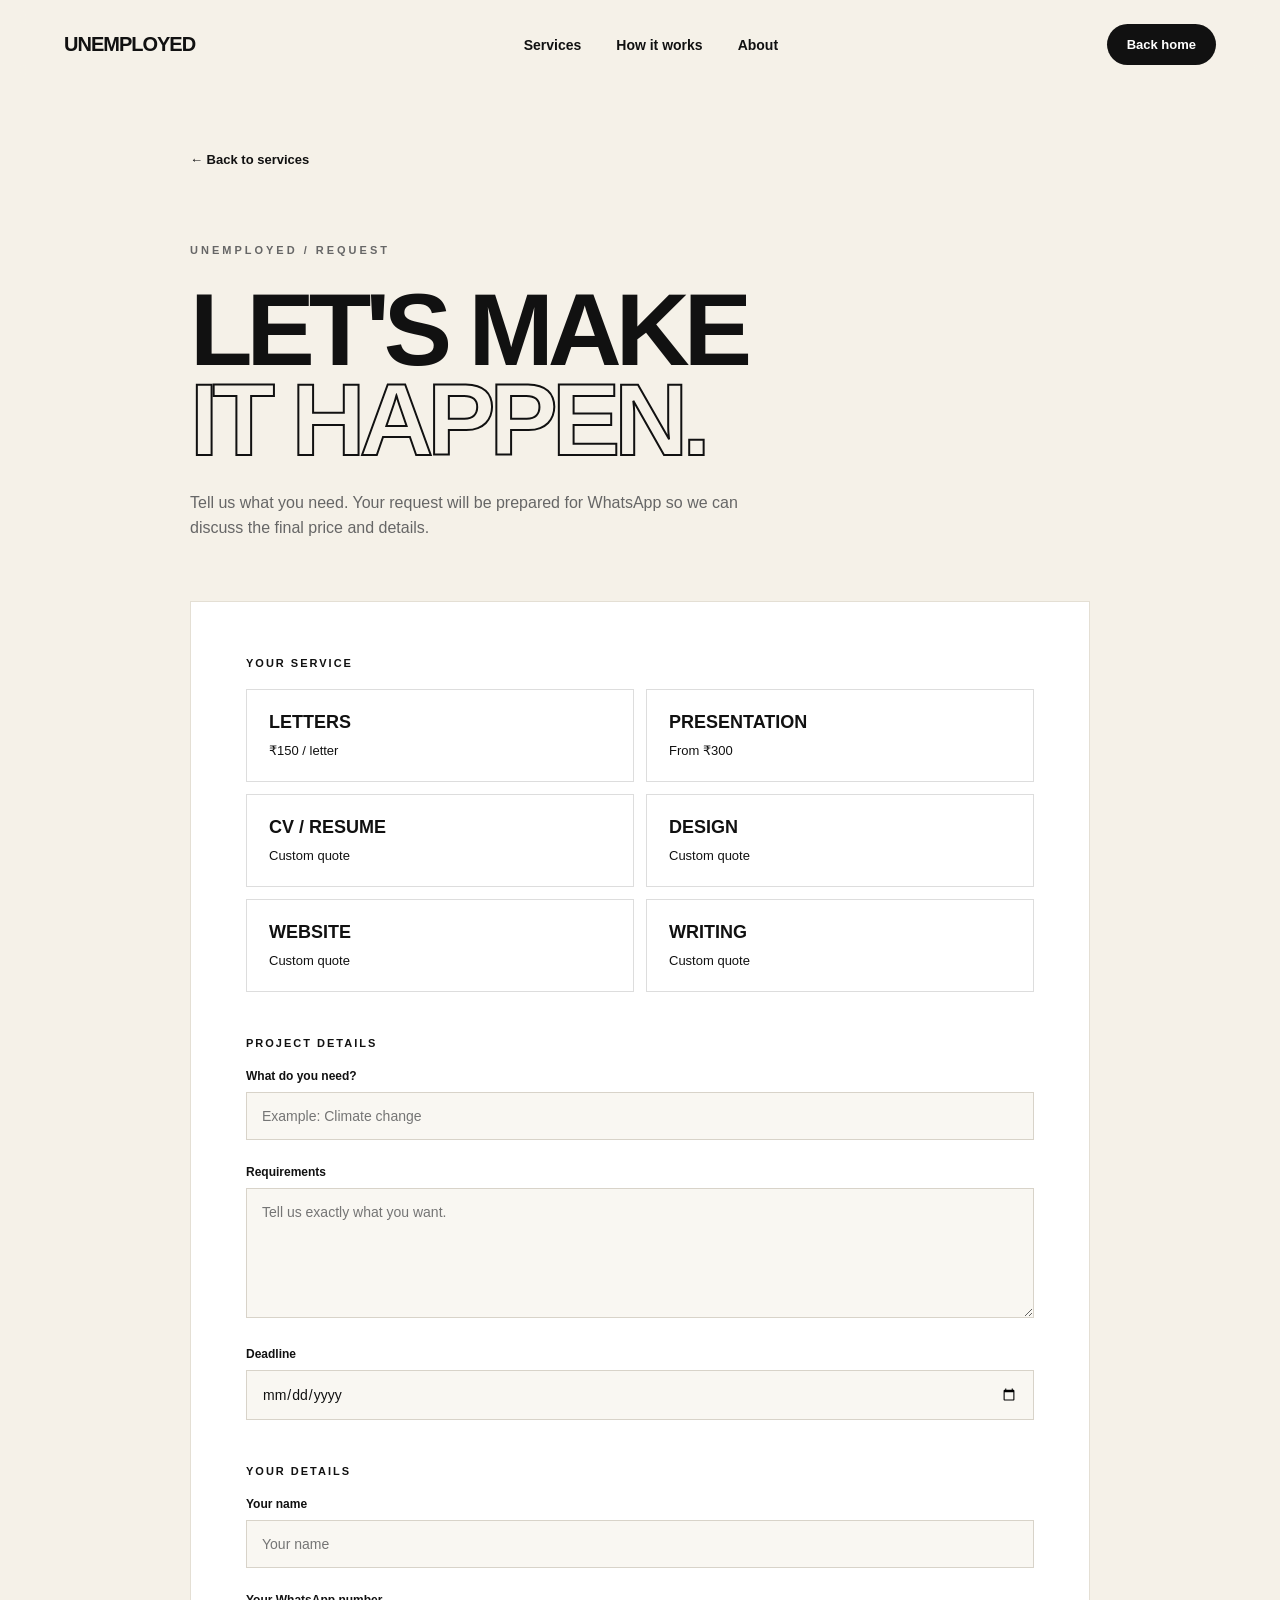
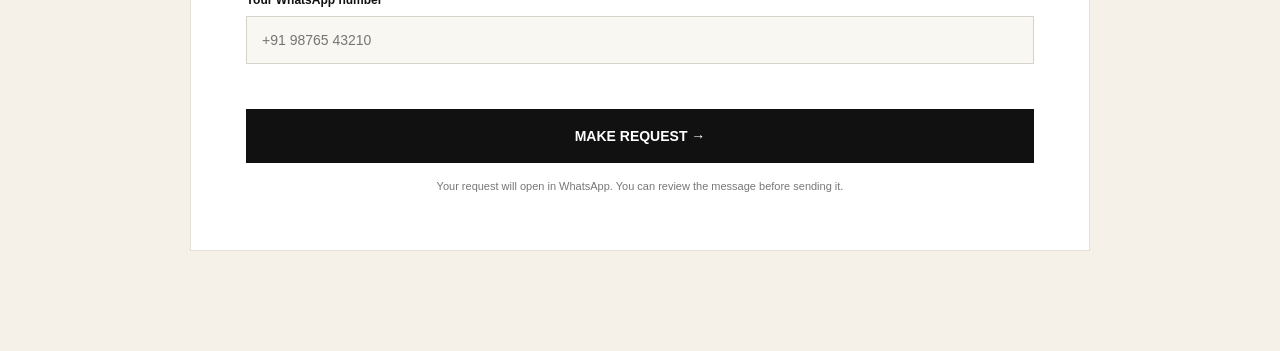
==== commit ce190420: "Request" ====
--- a/request.html
+++ b/request.html
@@ -7,7 +7,7 @@
     <title>Request — UNEMPLOYED</title>
 
     <meta name="description"
-          content="Request a creative service from UNEMPLOYED.">
+          content="Send your service request to UNEMPLOYED.">
 
     <link rel="stylesheet" href="style.css">
 
@@ -69,9 +69,9 @@
             margin-bottom: 20px;
         }
 
-        .service-selector {
+        .service-options {
             display: grid;
-            grid-template-columns: 1fr 1fr;
+            grid-template-columns: repeat(2, 1fr);
             gap: 12px;
         }
 
@@ -95,7 +95,6 @@
 
         .service-label:hover {
             border-color: #111;
-            transform: translateY(-2px);
         }
 
         .service-option input:checked + .service-label {
@@ -112,32 +111,7 @@
         }
 
         .service-price {
-            display: block;
             font-size: 13px;
-        }
-
-        .selected-service {
-            margin-top: 25px;
-            padding: 22px;
-            background: #f5f1e8;
-        }
-
-        .selected-service-name {
-            font-size: 28px;
-            font-weight: 900;
-            margin-bottom: 8px;
-        }
-
-        .selected-service-description {
-            color: #666;
-            line-height: 1.5;
-            font-size: 14px;
-        }
-
-        .price-box {
-            margin-top: 15px;
-            font-size: 14px;
-            font-weight: 800;
         }
 
         .package-options {
@@ -170,7 +144,7 @@
 
         .package-option input:checked + .package-label {
             background: #111;
-            color: white;
+            color: #fff;
             border-color: #111;
         }
 
@@ -251,13 +225,12 @@
         }
 
         .error-message {
-            margin-top: 15px;
+            display: none;
+            margin-bottom: 20px;
             padding: 15px;
             background: #f5f1e8;
-            color: #111;
             font-size: 13px;
             font-weight: 700;
-            display: none;
         }
 
         @media (max-width: 700px) {
@@ -266,7 +239,7 @@
                 letter-spacing: -3px;
             }
 
-            .service-selector {
+            .service-options {
                 grid-template-columns: 1fr;
             }
 
@@ -277,7 +250,9 @@
     </style>
 </head>
 
+
 <body>
+
 
 <header class="navbar">
 
@@ -298,6 +273,7 @@
 </header>
 
 
+
 <main class="request-page">
 
     <div class="request-container">
@@ -305,6 +281,7 @@
         <a href="index.html#services" class="back-link">
             ← Back to services
         </a>
+
 
         <div class="request-heading">
 
@@ -318,14 +295,15 @@
             </h1>
 
             <p>
-                Choose the service you need and tell us what you want.
-                Your request will be prepared for WhatsApp so we can
-                discuss the final details, price and payment.
+                Tell us what you need. Your request will be
+                prepared for WhatsApp so we can discuss the
+                final price and details.
             </p>
 
         </div>
 
 
+
         <form id="requestForm" class="request-form">
 
 
@@ -334,22 +312,23 @@
             <section class="form-section">
 
                 <div class="form-section-title">
-                    CHOOSE YOUR SERVICE
+                    YOUR SERVICE
                 </div>
 
-                <div class="service-selector">
+
+                <div class="service-options">
+
 
                     <div class="service-option">
 
                         <input
                             type="radio"
                             name="service"
-                            id="serviceLetter"
-                            value="letter"
-                        >
+                            id="letter"
+                            value="Letters">
 
                         <label
-                            for="serviceLetter"
+                            for="letter"
                             class="service-label">
 
                             <span class="service-title">
@@ -363,6 +342,7 @@
                         </label>
 
                     </div>
+
 
 
                     <div class="service-option">
@@ -370,12 +350,11 @@
                         <input
                             type="radio"
                             name="service"
-                            id="servicePresentation"
-                            value="presentation"
-                        >
+                            id="presentation"
+                            value="Presentation">
 
                         <label
-                            for="servicePresentation"
+                            for="presentation"
                             class="service-label">
 
                             <span class="service-title">
@@ -389,6 +368,7 @@
                         </label>
 
                     </div>
+
 
 
                     <div class="service-option">
@@ -396,16 +376,15 @@
                         <input
                             type="radio"
                             name="service"
-                            id="serviceCV"
-                            value="cv"
-                        >
+                            id="cv"
+                            value="CV / Resume">
 
                         <label
-                            for="serviceCV"
+                            for="cv"
                             class="service-label">
 
                             <span class="service-title">
-                                CV
+                                CV / RESUME
                             </span>
 
                             <span class="service-price">
@@ -415,6 +394,7 @@
                         </label>
 
                     </div>
+
 
 
                     <div class="service-option">
@@ -422,12 +402,11 @@
                         <input
                             type="radio"
                             name="service"
-                            id="serviceDesign"
-                            value="design"
-                        >
+                            id="design"
+                            value="Design">
 
                         <label
-                            for="serviceDesign"
+                            for="design"
                             class="service-label">
 
                             <span class="service-title">
@@ -441,6 +420,7 @@
                         </label>
 
                     </div>
+
 
 
                     <div class="service-option">
@@ -448,12 +428,11 @@
                         <input
                             type="radio"
                             name="service"
-                            id="serviceWebsite"
-                            value="website"
-                        >
+                            id="website"
+                            value="Website">
 
                         <label
-                            for="serviceWebsite"
+                            for="website"
                             class="service-label">
 
                             <span class="service-title">
@@ -467,6 +446,7 @@
                         </label>
 
                     </div>
+
 
 
                     <div class="service-option">
@@ -474,12 +454,11 @@
                         <input
                             type="radio"
                             name="service"
-                            id="serviceWriting"
-                            value="writing"
-                        >
+                            id="writing"
+                            value="Writing">
 
                         <label
-                            for="serviceWriting"
+                            for="writing"
                             class="service-label">
 
                             <span class="service-title">
@@ -492,28 +471,6 @@
 
                         </label>
 
-                    </div>
-
-                </div>
-
-
-                <div
-                    id="selectedService"
-                    class="selected-service hidden">
-
-                    <div
-                        id="selectedServiceName"
-                        class="selected-service-name">
-                    </div>
-
-                    <div
-                        id="selectedServiceDescription"
-                        class="selected-service-description">
-                    </div>
-
-                    <div
-                        id="selectedPrice"
-                        class="price-box">
                     </div>
 
                 </div>
@@ -532,7 +489,9 @@
                     PRESENTATION PACKAGE
                 </div>
 
+
                 <div class="package-options">
+
 
                     <div class="package-option">
 
@@ -540,7 +499,7 @@
                             type="radio"
                             name="package"
                             id="package6"
-                            value="6 Pages — ₹300">
+                            value="6-page presentation — ₹300">
 
                         <label
                             for="package6"
@@ -557,6 +516,7 @@
                         </label>
 
                     </div>
+
 
 
                     <div class="package-option">
@@ -565,7 +525,7 @@
                             type="radio"
                             name="package"
                             id="package10"
-                            value="10 Pages — ₹500">
+                            value="10-page presentation — ₹500">
 
                         <label
                             for="package10"
@@ -582,6 +542,7 @@
                         </label>
 
                     </div>
+
 
 
                     <div class="package-option">
@@ -590,7 +551,7 @@
                             type="radio"
                             name="package"
                             id="packageMore"
-                            value="10+ Pages — ₹700+">
+                            value="10+ page presentation — ₹700+">
 
                         <label
                             for="packageMore"
@@ -623,459 +584,96 @@
                 </div>
 
 
-                <!-- LETTER -->
-
-                <div id="letterFields" class="hidden">
-
-                    <div class="field">
-
-                        <label for="letterType">
-                            Type of letter
-                        </label>
-
-                        <select id="letterType">
-
-                            <option value="">
-                                Select a type
-                            </option>
-
-                            <option>Application</option>
-                            <option>Formal letter</option>
-                            <option>Personal letter</option>
-                            <option>Complaint</option>
-                            <option>Request letter</option>
-                            <option>Other</option>
-
-                        </select>
-
-                    </div>
-
-
-                    <div class="field">
-
-                        <label for="letterReceiver">
-                            Who is it addressed to?
-                        </label>
-
-                        <input
-                            id="letterReceiver"
-                            type="text"
-                            placeholder="Example: School principal">
-
-                    </div>
-
-
-                    <div class="field">
-
-                        <label for="letterPurpose">
-                            Purpose of the letter
-                        </label>
-
-                        <textarea
-                            id="letterPurpose"
-                            placeholder="Explain what the letter is about.">
-                        </textarea>
-
-                    </div>
-
-
-                    <div class="field">
-
-                        <label for="letterTone">
-                            Preferred tone
-                        </label>
-
-                        <input
-                            id="letterTone"
-                            type="text"
-                            placeholder="Example: Formal and respectful">
-
-                    </div>
+
+                <div class="field">
+
+                    <label for="whatNeed">
+                        What do you need?
+                    </label>
+
+                    <input
+                        id="whatNeed"
+                        type="text"
+                        placeholder="Example: Climate change"
+                        required>
 
                 </div>
 
 
 
-                <!-- PRESENTATION -->
-
-                <div id="presentationFields" class="hidden">
-
-                    <div class="field">
-
-                        <label for="presentationTopic">
-                            Presentation topic
-                        </label>
-
-                        <input
-                            id="presentationTopic"
-                            type="text"
-                            placeholder="Example: Climate Change">
-
-                    </div>
-
-
-                    <div class="field">
-
-                        <label for="presentationSubject">
-                            Subject / purpose
-                        </label>
-
-                        <input
-                            id="presentationSubject"
-                            type="text"
-                            placeholder="Example: School project">
-
-                    </div>
-
-
-                    <div class="field">
-
-                        <label for="presentationLanguage">
-                            Language
-                        </label>
-
-                        <input
-                            id="presentationLanguage"
-                            type="text"
-                            placeholder="Example: English">
-
-                    </div>
-
-
-                    <div class="field">
-
-                        <label for="presentationStyle">
-                            Preferred style / theme
-                        </label>
-
-                        <input
-                            id="presentationStyle"
-                            type="text"
-                            placeholder="Example: Modern, academic, minimal">
-
-                    </div>
-
-
-                    <div class="field">
-
-                        <label for="presentationContent">
-                            What should it contain?
-                        </label>
-
-                        <textarea
-                            id="presentationContent"
-                            placeholder="Tell us about the content you want.">
-                        </textarea>
-
-                    </div>
+                <div class="field">
+
+                    <label for="requirements">
+                        Requirements
+                    </label>
+
+                    <textarea
+                        id="requirements"
+                        placeholder="Tell us exactly what you want."
+                        required></textarea>
 
                 </div>
 
 
 
-                <!-- CV -->
-
-                <div id="cvFields" class="hidden">
-
-                    <div class="field">
-
-                        <label for="cvPurpose">
-                            What is the CV for?
-                        </label>
-
-                        <input
-                            id="cvPurpose"
-                            type="text"
-                            placeholder="Example: Part-time job">
-
-                    </div>
-
-
-                    <div class="field">
-
-                        <label for="cvEducation">
-                            Education
-                        </label>
-
-                        <textarea
-                            id="cvEducation"
-                            placeholder="School, college, qualifications, etc.">
-                        </textarea>
-
-                    </div>
-
-
-                    <div class="field">
-
-                        <label for="cvSkills">
-                            Skills
-                        </label>
-
-                        <textarea
-                            id="cvSkills"
-                            placeholder="List your skills.">
-                        </textarea>
-
-                    </div>
-
-
-                    <div class="field">
-
-                        <label for="cvExperience">
-                            Experience / achievements
-                        </label>
-
-                        <textarea
-                            id="cvExperience"
-                            placeholder="Work experience, projects, achievements, etc.">
-                        </textarea>
-
-                    </div>
+                <div class="field">
+
+                    <label for="deadline">
+                        Deadline
+                    </label>
+
+                    <input
+                        id="deadline"
+                        type="date"
+                        required>
 
                 </div>
 
-
-
-                <!-- DESIGN -->
-
-                <div id="designFields" class="hidden">
-
-                    <div class="field">
-
-                        <label for="designType">
-                            Type of design
-                        </label>
-
-                        <input
-                            id="designType"
-                            type="text"
-                            placeholder="Example: Poster / Instagram post">
-
-                    </div>
-
-
-                    <div class="field">
-
-                        <label for="designText">
-                            Text to include
-                        </label>
-
-                        <textarea
-                            id="designText"
-                            placeholder="Write all text that should appear.">
-                        </textarea>
-
-                    </div>
-
-
-                    <div class="field">
-
-                        <label for="designStyle">
-                            Preferred style
-                        </label>
-
-                        <input
-                            id="designStyle"
-                            type="text"
-                            placeholder="Example: Minimal and professional">
-
-                    </div>
-
-
-                    <div class="field">
-
-                        <label for="designExtra">
-                            Other requirements
-                        </label>
-
-                        <textarea
-                            id="designExtra"
-                            placeholder="Tell us anything else about the design.">
-                        </textarea>
-
-                    </div>
-
+            </section>
+
+
+
+            <!-- CUSTOMER -->
+
+            <section class="form-section">
+
+                <div class="form-section-title">
+                    YOUR DETAILS
                 </div>
 
 
-
-                <!-- WEBSITE -->
-
-                <div id="websiteFields" class="hidden">
-
-                    <div class="field">
-
-                        <label for="websiteType">
-                            What type of website?
-                        </label>
-
-                        <input
-                            id="websiteType"
-                            type="text"
-                            placeholder="Example: Portfolio / business website">
-
-                    </div>
-
-
-                    <div class="field">
-
-                        <label for="websitePages">
-                            Approximate number of pages
-                        </label>
-
-                        <input
-                            id="websitePages"
-                            type="number"
-                            min="1"
-                            placeholder="Example: 4">
-
-                    </div>
-
-
-                    <div class="field">
-
-                        <label for="websiteFeatures">
-                            Features you need
-                        </label>
-
-                        <textarea
-                            id="websiteFeatures"
-                            placeholder="Example: Contact form, gallery, buttons, etc.">
-                        </textarea>
-
-                    </div>
-
-
-                    <div class="field">
-
-                        <label for="websiteStyle">
-                            Preferred design
-                        </label>
-
-                        <input
-                            id="websiteStyle"
-                            type="text"
-                            placeholder="Example: Minimal and modern">
-
-                    </div>
+                <div class="field">
+
+                    <label for="customerName">
+                        Your name
+                    </label>
+
+                    <input
+                        id="customerName"
+                        type="text"
+                        placeholder="Your name"
+                        required>
 
                 </div>
 
 
 
-                <!-- WRITING -->
-
-                <div id="writingFields" class="hidden">
-
-                    <div class="field">
-
-                        <label for="writingType">
-                            Type of writing
-                        </label>
-
-                        <input
-                            id="writingType"
-                            type="text"
-                            placeholder="Example: Essay">
-
-                    </div>
-
-
-                    <div class="field">
-
-                        <label for="writingTopic">
-                            Topic
-                        </label>
-
-                        <input
-                            id="writingTopic"
-                            type="text"
-                            placeholder="Example: Climate change">
-
-                    </div>
-
-
-                    <div class="field">
-
-                        <label for="writingLength">
-                            Approximate length
-                        </label>
-
-                        <input
-                            id="writingLength"
-                            type="text"
-                            placeholder="Example: 1000 words">
-
-                    </div>
-
-
-                    <div class="field">
-
-                        <label for="writingDetails">
-                            What should it contain?
-                        </label>
-
-                        <textarea
-                            id="writingDetails"
-                            placeholder="Tell us what you need.">
-                        </textarea>
-
-                    </div>
+                <div class="field">
+
+                    <label for="customerWhatsapp">
+                        Your WhatsApp number
+                    </label>
+
+                    <input
+                        id="customerWhatsapp"
+                        type="tel"
+                        placeholder="+91 98765 43210"
+                        required>
 
                 </div>
 
-
-
-                <!-- CUSTOMER -->
-
-                <div id="generalFields">
-
-                    <div class="field">
-
-                        <label for="customerName">
-                            Your name
-                        </label>
-
-                        <input
-                            id="customerName"
-                            type="text"
-                            placeholder="Your name"
-                            required>
-
-                    </div>
-
-
-                    <div class="field">
-
-                        <label for="customerContact">
-                            Contact information
-                        </label>
-
-                        <input
-                            id="customerContact"
-                            type="text"
-                            placeholder="WhatsApp number or email"
-                            required>
-
-                    </div>
-
-
-                    <div class="field">
-
-                        <label for="additionalDetails">
-                            Anything else we should know?
-                        </label>
-
-                        <textarea
-                            id="additionalDetails"
-                            placeholder="Add any other important information.">
-                        </textarea>
-
-                    </div>
-
-                </div>
-
             </section>
+
 
 
             <div
@@ -1084,6 +682,7 @@
             </div>
 
 
+
             <button
                 type="submit"
                 class="submit-button">
@@ -1093,6 +692,7 @@
             </button>
 
 
+
             <div class="whatsapp-note">
 
                 Your request will open in WhatsApp.
@@ -1110,203 +710,123 @@
 
 <script>
 
-const services = {
-
-    letter: {
-        name: "Any Type of Letter",
-        description: "A professionally written letter based on your requirements.",
-        price: "₹150 / letter"
-    },
-
-    presentation: {
-        name: "Presentation",
-        description: "A customized presentation prepared according to your topic, style and requirements.",
-        price: "From ₹300"
-    },
-
-    cv: {
-        name: "CV / Resume",
-        description: "A clean and professional CV prepared around your education, skills and experience.",
-        price: "Custom quote"
-    },
-
-    design: {
-        name: "Creative Design",
-        description: "Custom visual design for posters, social media, announcements and more.",
-        price: "Custom quote"
-    },
-
-    website: {
-        name: "Website",
-        description: "A custom website designed according to your project requirements.",
-        price: "Custom quote"
-    },
-
-    writing: {
-        name: "Writing",
-        description: "Custom writing for essays, articles, descriptions and other projects.",
-        price: "Custom quote"
-    }
-
-};
-
-
-const serviceInputs =
-    document.querySelectorAll('input[name="service"]');
-
-const selectedService =
-    document.getElementById("selectedService");
-
-const selectedServiceName =
-    document.getElementById("selectedServiceName");
-
-const selectedServiceDescription =
-    document.getElementById("selectedServiceDescription");
-
-const selectedPrice =
-    document.getElementById("selectedPrice");
+
+/* YOUR WHATSAPP NUMBER */
+
+const whatsappNumber = "918755570211";
+
+
+
+const form =
+    document.getElementById("requestForm");
+
 
 const presentationSection =
     document.getElementById("presentationSection");
 
+
+const serviceInputs =
+    document.querySelectorAll(
+        'input[name="service"]'
+    );
+
+
 const errorMessage =
     document.getElementById("errorMessage");
 
 
-const allFields = [
-    "letterFields",
-    "presentationFields",
-    "cvFields",
-    "designFields",
-    "websiteFields",
-    "writingFields"
-];
-
-
-function hideAllFields() {
-
-    allFields.forEach(function(id) {
-
-        const element =
-            document.getElementById(id);
-
-        if (element) {
-            element.classList.add("hidden");
+
+/* SHOW PRESENTATION PACKAGES */
+
+serviceInputs.forEach(function(input) {
+
+    input.addEventListener("change", function() {
+
+        if (this.value === "Presentation") {
+
+            presentationSection
+                .classList
+                .remove("hidden");
+
+        } else {
+
+            presentationSection
+                .classList
+                .add("hidden");
+
+            document
+                .querySelectorAll(
+                    'input[name="package"]'
+                )
+                .forEach(function(packageInput) {
+
+                    packageInput.checked = false;
+
+                });
+
         }
 
     });
 
-}
-
-
-function showService(serviceKey) {
+});
+
+
+
+/* SUBMIT */
+
+form.addEventListener("submit", function(event) {
+
+    event.preventDefault();
+
+
+    errorMessage.style.display = "none";
+
+
+    const selectedService =
+        document.querySelector(
+            'input[name="service"]:checked'
+        );
+
+
+    if (!selectedService) {
+
+        errorMessage.textContent =
+            "Please choose a service.";
+
+        errorMessage.style.display =
+            "block";
+
+        return;
+
+    }
+
+
+
+    /* SERVICE */
 
     const service =
-        services[serviceKey];
-
-    if (!service) return;
-
-
-    selectedService.classList.remove("hidden");
-
-    selectedServiceName.textContent =
-        service.name;
-
-    selectedServiceDescription.textContent =
-        service.description;
-
-    selectedPrice.textContent =
-        service.price;
-
-
-    hideAllFields();
-
-
-    const fields =
-        document.getElementById(
-            serviceKey + "Fields"
-        );
-
-    if (fields) {
-        fields.classList.remove("hidden");
-    }
-
-
-    if (serviceKey === "presentation") {
-
-        presentationSection.classList.remove("hidden");
-
-    } else {
-
-        presentationSection.classList.add("hidden");
-
-        document
-            .querySelectorAll('input[name="package"]')
-            .forEach(function(input) {
-                input.checked = false;
-            });
-
-    }
-
-}
-
-
-serviceInputs.forEach(function(input) {
-
-    input.addEventListener("change", function() {
-
-        showService(this.value);
-
-        errorMessage.style.display = "none";
-
-    });
-
-});
-
-
-const urlParams =
-    new URLSearchParams(window.location.search);
-
-const urlService =
-    urlParams.get("service");
-
-
-if (urlService && services[urlService]) {
-
-    const matchingInput =
-        document.querySelector(
-            'input[value="' + urlService + '"]'
-        );
-
-    if (matchingInput) {
-
-        matchingInput.checked = true;
-
-        showService(urlService);
-
-    }
-
-}
-
-
-
-document
-    .getElementById("requestForm")
-    .addEventListener("submit", function(event) {
-
-        event.preventDefault();
-
-
-        const selected =
+        selectedService.value;
+
+
+
+    /* PACKAGE */
+
+    let packageText =
+        "Not applicable";
+
+
+    if (service === "Presentation") {
+
+        const selectedPackage =
             document.querySelector(
-                'input[name="service"]:checked'
+                'input[name="package"]:checked'
             );
 
 
-        if (!selected) {
+        if (!selectedPackage) {
 
             errorMessage.textContent =
-                "Please choose a service first.";
+                "Please choose a presentation package.";
 
             errorMessage.style.display =
                 "block";
@@ -1316,241 +836,175 @@
         }
 
 
-        const serviceKey =
-            selected.value;
-
-        const service =
-            services[serviceKey];
-
-
-        let message =
-            "Hello UNEMPLOYED!\n\n";
-
-
-        message +=
-            "I would like to request:\n";
-
-        message +=
-            service.name + "\n\n";
-
-
-        message +=
-            "Price: " +
-            service.price +
-            "\n\n";
-
-
-        if (serviceKey === "presentation") {
-
-            const packageSelected =
-                document.querySelector(
-                    'input[name="package"]:checked'
-                );
-
-            if (packageSelected) {
-
-                message +=
-                    "Package: " +
-                    packageSelected.value +
-                    "\n\n";
-
-            }
-
-        }
-
-
-        if (serviceKey === "letter") {
-
-            message +=
-                "Letter type: " +
-                (document.getElementById("letterType").value || "Not specified") +
-                "\n";
-
-            message +=
-                "Addressed to: " +
-                (document.getElementById("letterReceiver").value || "Not specified") +
-                "\n";
-
-            message +=
-                "Purpose: " +
-                (document.getElementById("letterPurpose").value || "Not specified") +
-                "\n";
-
-            message +=
-                "Tone: " +
-                (document.getElementById("letterTone").value || "Not specified") +
-                "\n\n";
-
-        }
-
-
-        if (serviceKey === "presentation") {
-
-            message +=
-                "Topic: " +
-                (document.getElementById("presentationTopic").value || "Not specified") +
-                "\n";
-
-            message +=
-                "Subject / purpose: " +
-                (document.getElementById("presentationSubject").value || "Not specified") +
-                "\n";
-
-            message +=
-                "Language: " +
-                (document.getElementById("presentationLanguage").value || "Not specified") +
-                "\n";
-
-            message +=
-                "Style: " +
-                (document.getElementById("presentationStyle").value || "Not specified") +
-                "\n";
-
-            message +=
-                "Content: " +
-                (document.getElementById("presentationContent").value || "Not specified") +
-                "\n\n";
-
-        }
-
-
-        if (serviceKey === "cv") {
-
-            message +=
-                "Purpose: " +
-                (document.getElementById("cvPurpose").value || "Not specified") +
-                "\n";
-
-            message +=
-                "Education: " +
-                (document.getElementById("cvEducation").value || "Not specified") +
-                "\n";
-
-            message +=
-                "Skills: " +
-                (document.getElementById("cvSkills").value || "Not specified") +
-                "\n";
-
-            message +=
-                "Experience: " +
-                (document.getElementById("cvExperience").value || "Not specified") +
-                "\n\n";
-
-        }
-
-
-        if (serviceKey === "design") {
-
-            message +=
-                "Design type: " +
-                (document.getElementById("designType").value || "Not specified") +
-                "\n";
-
-            message +=
-                "Text: " +
-                (document.getElementById("designText").value || "Not specified") +
-                "\n";
-
-            message +=
-                "Style: " +
-                (document.getElementById("designStyle").value || "Not specified") +
-                "\n";
-
-            message +=
-                "Other requirements: " +
-                (document.getElementById("designExtra").value || "Not specified") +
-                "\n\n";
-
-        }
-
-
-        if (serviceKey === "website") {
-
-            message +=
-                "Website type: " +
-                (document.getElementById("websiteType").value || "Not specified") +
-                "\n";
-
-            message +=
-                "Number of pages: " +
-                (document.getElementById("websitePages").value || "Not specified") +
-                "\n";
-
-            message +=
-                "Features: " +
-                (document.getElementById("websiteFeatures").value || "Not specified") +
-                "\n";
-
-            message +=
-                "Design: " +
-                (document.getElementById("websiteStyle").value || "Not specified") +
-                "\n\n";
-
-        }
-
-
-        if (serviceKey === "writing") {
-
-            message +=
-                "Writing type: " +
-                (document.getElementById("writingType").value || "Not specified") +
-                "\n";
-
-            message +=
-                "Topic: " +
-                (document.getElementById("writingTopic").value || "Not specified") +
-                "\n";
-
-            message +=
-                "Length: " +
-                (document.getElementById("writingLength").value || "Not specified") +
-                "\n";
-
-            message +=
-                "Details: " +
-                (document.getElementById("writingDetails").value || "Not specified") +
-                "\n\n";
-
-        }
-
-
-        message +=
-            "Name: " +
-            document.getElementById("customerName").value +
-            "\n";
-
-        message +=
-            "Contact: " +
-            document.getElementById("customerContact").value +
-            "\n";
-
-        message +=
-            "Additional details: " +
-            (document.getElementById("additionalDetails").value || "None") +
-            "\n";
-
-
-        /* YOUR WHATSAPP NUMBER */
-
-        const whatsappNumber =
-            "918755570211";
-
-
-        const whatsappURL =
-            "https://wa.me/" +
-            whatsappNumber +
-            "?text=" +
-            encodeURIComponent(message);
-
-
-        window.open(
-            whatsappURL,
-            "_blank"
-        );
-
-    });
+        packageText =
+            selectedPackage.value;
+
+    }
+
+
+
+    /* CUSTOMER */
+
+    const customerName =
+        document
+            .getElementById("customerName")
+            .value
+            .trim();
+
+
+    const customerWhatsapp =
+        document
+            .getElementById("customerWhatsapp")
+            .value
+            .trim();
+
+
+
+    /* PROJECT */
+
+    const whatNeed =
+        document
+            .getElementById("whatNeed")
+            .value
+            .trim();
+
+
+    const requirements =
+        document
+            .getElementById("requirements")
+            .value
+            .trim();
+
+
+    const deadlineInput =
+        document
+            .getElementById("deadline")
+            .value;
+
+
+
+    /* FORMAT DEADLINE */
+
+    let deadlineText =
+        "Not specified";
+
+
+    if (deadlineInput) {
+
+        const parts =
+            deadlineInput.split("-");
+
+
+        const year =
+            parts[0];
+
+        const month =
+            parts[1];
+
+        const day =
+            parts[2];
+
+
+        const monthNames = [
+            "January",
+            "February",
+            "March",
+            "April",
+            "May",
+            "June",
+            "July",
+            "August",
+            "September",
+            "October",
+            "November",
+            "December"
+        ];
+
+
+        deadlineText =
+            day +
+            " " +
+            monthNames[
+                Number(month) - 1
+            ] +
+            " " +
+            year;
+
+    }
+
+
+
+    /* CREATE WHATSAPP MESSAGE */
+
+    let message =
+        "*UNEMPLOYED — NEW REQUEST*\n\n";
+
+
+    message +=
+        "*SERVICE*\n" +
+        service +
+        "\n\n";
+
+
+    message +=
+        "*PACKAGE*\n" +
+        packageText +
+        "\n\n";
+
+
+    message +=
+        "*CUSTOMER*\n" +
+        customerName +
+        "\n\n";
+
+
+    message +=
+        "*CUSTOMER WHATSAPP*\n" +
+        customerWhatsapp +
+        "\n\n";
+
+
+    message +=
+        "*WHAT THEY NEED*\n" +
+        whatNeed +
+        "\n\n";
+
+
+    message +=
+        "*REQUIREMENTS*\n" +
+        requirements +
+        "\n\n";
+
+
+    message +=
+        "*DEADLINE*\n" +
+        deadlineText +
+        "\n\n";
+
+
+    message +=
+        "I would like to discuss the final price and details.";
+
+
+
+    /* OPEN WHATSAPP */
+
+    const whatsappURL =
+        "https://wa.me/" +
+        whatsappNumber +
+        "?text=" +
+        encodeURIComponent(message);
+
+
+    window.open(
+        whatsappURL,
+        "_blank"
+    );
+
+});
 
 </script>
+
 
 </body>
 </html>
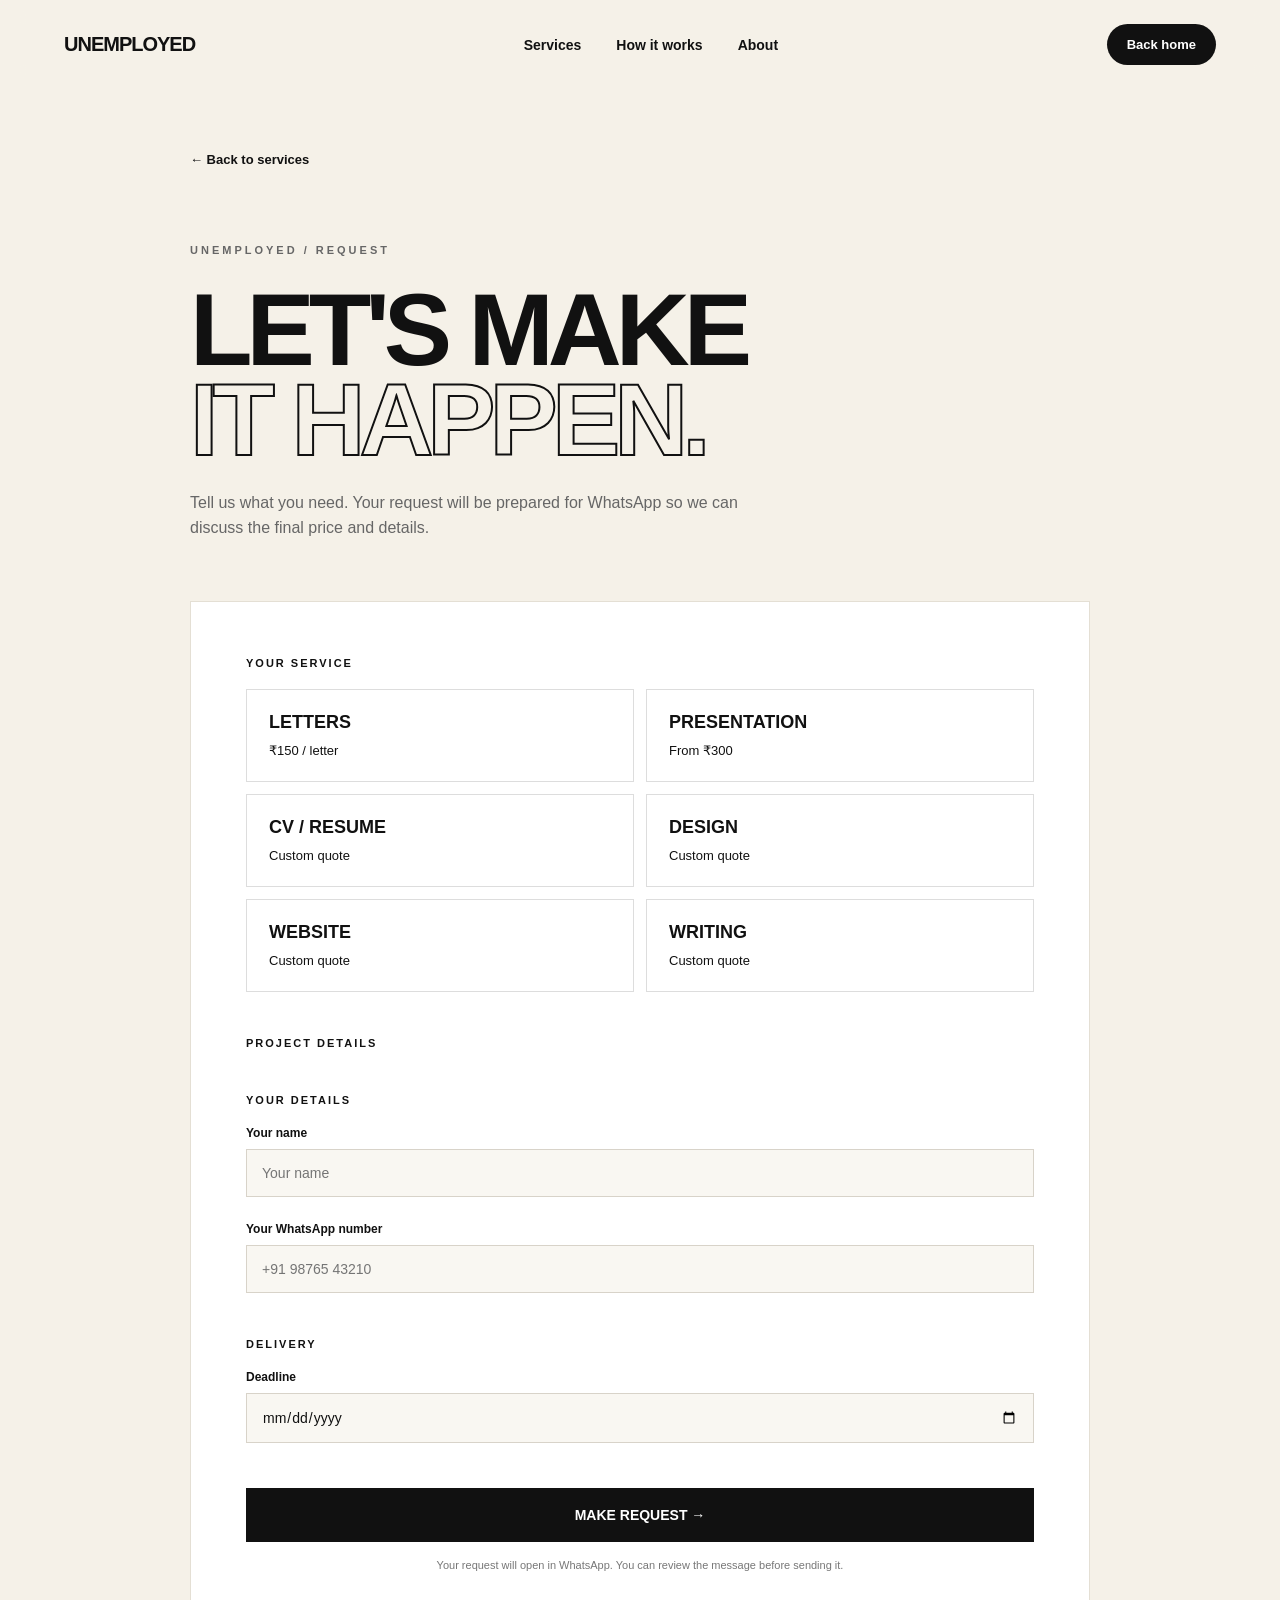
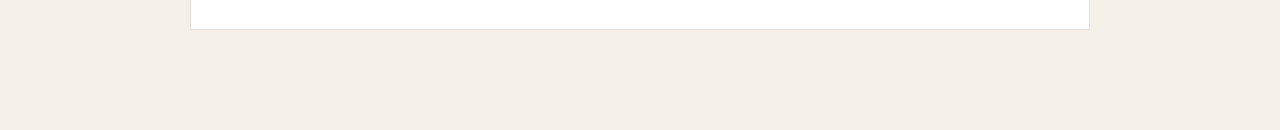
==== commit 6c1b9c0f: "Request" ====
--- a/request.html
+++ b/request.html
@@ -1,1004 +1,1626 @@
 <!DOCTYPE html>
 <html lang="en">
 <head>
-    <meta charset="UTF-8">
-    <meta name="viewport" content="width=device-width, initial-scale=1.0">
-
-    <title>Request — UNEMPLOYED</title>
-
-    <meta name="description"
-          content="Send your service request to UNEMPLOYED.">
-
-    <link rel="stylesheet" href="style.css">
-
-    <style>
-        .request-page {
-            min-height: 100vh;
-            padding: 150px 5% 100px;
+<meta charset="UTF-8">
+<meta name="viewport" content="width=device-width, initial-scale=1.0">
+
+<title>Request — UNEMPLOYED</title>
+
+<meta name="description"
+content="Send your service request to UNEMPLOYED.">
+
+<link rel="stylesheet" href="style.css">
+
+<style>
+
+.request-page{
+    min-height:100vh;
+    padding:150px 5% 100px;
+}
+
+.request-container{
+    max-width:900px;
+    margin:auto;
+}
+
+.back-link{
+    display:inline-block;
+    margin-bottom:50px;
+    font-size:13px;
+    font-weight:700;
+}
+
+.request-heading{
+    margin-bottom:60px;
+}
+
+.request-heading h1{
+    font-size:clamp(55px,8vw,110px);
+    line-height:.88;
+    letter-spacing:-6px;
+    font-weight:900;
+}
+
+.request-heading h1 span{
+    color:transparent;
+    -webkit-text-stroke:2px #111;
+}
+
+.request-heading p{
+    margin-top:25px;
+    max-width:550px;
+    color:#666;
+    line-height:1.6;
+}
+
+.request-form{
+    background:#fff;
+    border:1px solid #e4dfd4;
+    padding:clamp(25px,5vw,55px);
+}
+
+.form-section{
+    margin-bottom:45px;
+}
+
+.form-section-title{
+    font-size:11px;
+    letter-spacing:2px;
+    font-weight:900;
+    margin-bottom:20px;
+}
+
+.service-options{
+    display:grid;
+    grid-template-columns:repeat(2,1fr);
+    gap:12px;
+}
+
+.service-option{
+    position:relative;
+}
+
+.service-option input{
+    position:absolute;
+    opacity:0;
+    pointer-events:none;
+}
+
+.service-label{
+    display:block;
+    padding:22px;
+    border:1px solid #ddd;
+    cursor:pointer;
+    transition:.2s ease;
+}
+
+.service-label:hover{
+    border-color:#111;
+}
+
+.service-option input:checked + .service-label{
+    background:#111;
+    color:white;
+    border-color:#111;
+}
+
+.service-title{
+    display:block;
+    font-size:18px;
+    font-weight:900;
+    margin-bottom:8px;
+}
+
+.service-price{
+    font-size:13px;
+}
+
+.package-options{
+    display:grid;
+    grid-template-columns:repeat(3,1fr);
+    gap:12px;
+}
+
+.package-option{
+    position:relative;
+}
+
+.package-option input{
+    position:absolute;
+    opacity:0;
+    pointer-events:none;
+}
+
+.package-label{
+    display:block;
+    padding:22px;
+    border:1px solid #ddd;
+    cursor:pointer;
+    transition:.2s ease;
+}
+
+.package-label:hover{
+    border-color:#111;
+}
+
+.package-option input:checked + .package-label{
+    background:#111;
+    color:white;
+    border-color:#111;
+}
+
+.package-title{
+    display:block;
+    font-weight:800;
+    margin-bottom:8px;
+}
+
+.package-price{
+    font-size:13px;
+}
+
+.field{
+    margin-bottom:25px;
+}
+
+.field label{
+    display:block;
+    font-size:12px;
+    font-weight:800;
+    margin-bottom:9px;
+}
+
+.field input,
+.field textarea,
+.field select{
+    width:100%;
+    box-sizing:border-box;
+    border:1px solid #d8d3c9;
+    background:#f9f7f2;
+    color:#111;
+    padding:15px;
+    font-family:inherit;
+    font-size:14px;
+    outline:none;
+    border-radius:0;
+}
+
+.field textarea{
+    min-height:130px;
+    resize:vertical;
+}
+
+.field input:focus,
+.field textarea:focus,
+.field select:focus{
+    border-color:#111;
+}
+
+.hidden{
+    display:none !important;
+}
+
+.submit-button{
+    width:100%;
+    border:none;
+    background:#111;
+    color:white;
+    padding:19px;
+    font-family:inherit;
+    font-size:14px;
+    font-weight:900;
+    cursor:pointer;
+    transition:transform .2s ease;
+}
+
+.submit-button:hover{
+    transform:translateY(-3px);
+}
+
+.whatsapp-note{
+    margin-top:15px;
+    text-align:center;
+    color:#777;
+    font-size:11px;
+    line-height:1.5;
+}
+
+.error-message{
+    display:none;
+    margin-bottom:20px;
+    padding:15px;
+    background:#f5f1e8;
+    font-size:13px;
+    font-weight:700;
+}
+
+@media(max-width:700px){
+
+    .request-heading h1{
+        letter-spacing:-3px;
+    }
+
+    .service-options{
+        grid-template-columns:1fr;
+    }
+
+    .package-options{
+        grid-template-columns:1fr;
+    }
+}
+
+</style>
+</head>
+
+
+<body>
+
+
+<header class="navbar">
+
+<a href="index.html" class="logo">
+UNEMPLOYED
+</a>
+
+<nav>
+<a href="index.html#services">Services</a>
+<a href="index.html#how-it-works">How it works</a>
+<a href="index.html#about">About</a>
+</nav>
+
+<a href="index.html" class="nav-button">
+Back home
+</a>
+
+</header>
+
+
+
+<main class="request-page">
+
+<div class="request-container">
+
+
+<a href="index.html#services" class="back-link">
+← Back to services
+</a>
+
+
+<div class="request-heading">
+
+<p class="eyebrow">
+UNEMPLOYED / REQUEST
+</p>
+
+<h1>
+LET'S MAKE<br>
+<span>IT HAPPEN.</span>
+</h1>
+
+<p>
+Tell us what you need. Your request will be prepared
+for WhatsApp so we can discuss the final price and details.
+</p>
+
+</div>
+
+
+
+<form id="requestForm" class="request-form">
+
+
+<!-- ================= SERVICE ================= -->
+
+<section class="form-section">
+
+<div class="form-section-title">
+YOUR SERVICE
+</div>
+
+
+<div class="service-options">
+
+
+<div class="service-option">
+
+<input type="radio"
+name="service"
+id="letter"
+value="Letters">
+
+<label for="letter" class="service-label">
+
+<span class="service-title">
+LETTERS
+</span>
+
+<span class="service-price">
+₹150 / letter
+</span>
+
+</label>
+
+</div>
+
+
+
+<div class="service-option">
+
+<input type="radio"
+name="service"
+id="presentation"
+value="Presentation">
+
+<label for="presentation" class="service-label">
+
+<span class="service-title">
+PRESENTATION
+</span>
+
+<span class="service-price">
+From ₹300
+</span>
+
+</label>
+
+</div>
+
+
+
+<div class="service-option">
+
+<input type="radio"
+name="service"
+id="cv"
+value="CV / Resume">
+
+<label for="cv" class="service-label">
+
+<span class="service-title">
+CV / RESUME
+</span>
+
+<span class="service-price">
+Custom quote
+</span>
+
+</label>
+
+</div>
+
+
+
+<div class="service-option">
+
+<input type="radio"
+name="service"
+id="design"
+value="Design">
+
+<label for="design" class="service-label">
+
+<span class="service-title">
+DESIGN
+</span>
+
+<span class="service-price">
+Custom quote
+</span>
+
+</label>
+
+</div>
+
+
+
+<div class="service-option">
+
+<input type="radio"
+name="service"
+id="website"
+value="Website">
+
+<label for="website" class="service-label">
+
+<span class="service-title">
+WEBSITE
+</span>
+
+<span class="service-price">
+Custom quote
+</span>
+
+</label>
+
+</div>
+
+
+
+<div class="service-option">
+
+<input type="radio"
+name="service"
+id="writing"
+value="Writing">
+
+<label for="writing" class="service-label">
+
+<span class="service-title">
+WRITING
+</span>
+
+<span class="service-price">
+Custom quote
+</span>
+
+</label>
+
+</div>
+
+</div>
+
+</section>
+
+
+
+<!-- ================= PRESENTATION PACKAGE ================= -->
+
+<section id="presentationPackage"
+class="form-section hidden">
+
+<div class="form-section-title">
+PRESENTATION PACKAGE
+</div>
+
+
+<div class="package-options">
+
+
+<div class="package-option">
+
+<input type="radio"
+name="package"
+id="package6"
+value="6-page presentation — ₹300">
+
+<label for="package6" class="package-label">
+
+<span class="package-title">
+6 Pages
+</span>
+
+<span class="package-price">
+₹300
+</span>
+
+</label>
+
+</div>
+
+
+
+<div class="package-option">
+
+<input type="radio"
+name="package"
+id="package10"
+value="10-page presentation — ₹500">
+
+<label for="package10" class="package-label">
+
+<span class="package-title">
+10 Pages
+</span>
+
+<span class="package-price">
+₹500
+</span>
+
+</label>
+
+</div>
+
+
+
+<div class="package-option">
+
+<input type="radio"
+name="package"
+id="packageMore"
+value="10+ page presentation — ₹700+">
+
+<label for="packageMore" class="package-label">
+
+<span class="package-title">
+10+ Pages
+</span>
+
+<span class="package-price">
+₹700+
+</span>
+
+</label>
+
+</div>
+
+</div>
+
+</section>
+
+
+
+<!-- ================= PROJECT DETAILS ================= -->
+
+<section class="form-section">
+
+<div class="form-section-title">
+PROJECT DETAILS
+</div>
+
+
+
+<!-- LETTER -->
+
+<div id="letterFields" class="hidden">
+
+<div class="field">
+
+<label for="letterType">
+Letter type
+</label>
+
+<select id="letterType">
+
+<option value="">
+Select a type
+</option>
+
+<option>Application</option>
+<option>Formal letter</option>
+<option>Personal letter</option>
+<option>Complaint</option>
+<option>Request letter</option>
+<option>Other</option>
+
+</select>
+
+</div>
+
+
+<div class="field">
+
+<label for="letterReceiver">
+Who is it addressed to?
+</label>
+
+<input
+id="letterReceiver"
+type="text"
+placeholder="Example: School principal">
+
+</div>
+
+
+<div class="field">
+
+<label for="letterPurpose">
+Purpose of the letter
+</label>
+
+<textarea
+id="letterPurpose"
+placeholder="Explain what the letter is about."></textarea>
+
+</div>
+
+
+<div class="field">
+
+<label for="letterTone">
+Preferred tone
+</label>
+
+<input
+id="letterTone"
+type="text"
+placeholder="Example: Formal and respectful">
+
+</div>
+
+</div>
+
+
+
+<!-- PRESENTATION -->
+
+<div id="presentationFields" class="hidden">
+
+<div class="field">
+
+<label for="presentationTopic">
+Presentation topic
+</label>
+
+<input
+id="presentationTopic"
+type="text"
+placeholder="Example: Climate Change">
+
+</div>
+
+
+<div class="field">
+
+<label for="presentationSubject">
+Subject / purpose
+</label>
+
+<input
+id="presentationSubject"
+type="text"
+placeholder="Example: School project">
+
+</div>
+
+
+<div class="field">
+
+<label for="presentationLanguage">
+Language
+</label>
+
+<input
+id="presentationLanguage"
+type="text"
+placeholder="Example: English">
+
+</div>
+
+
+<div class="field">
+
+<label for="presentationStyle">
+Preferred style / theme
+</label>
+
+<input
+id="presentationStyle"
+type="text"
+placeholder="Example: Modern, aesthetic, minimal">
+
+</div>
+
+
+<div class="field">
+
+<label for="presentationContent">
+What should it contain?
+</label>
+
+<textarea
+id="presentationContent"
+placeholder="Tell us about the content you want."></textarea>
+
+</div>
+
+</div>
+
+
+
+<!-- CV -->
+
+<div id="cvFields" class="hidden">
+
+<div class="field">
+
+<label for="cvPurpose">
+What is the CV for?
+</label>
+
+<input
+id="cvPurpose"
+type="text"
+placeholder="Example: Part-time job">
+
+</div>
+
+
+<div class="field">
+
+<label for="cvEducation">
+Education
+</label>
+
+<textarea
+id="cvEducation"
+placeholder="School, college, qualifications, etc."></textarea>
+
+</div>
+
+
+<div class="field">
+
+<label for="cvSkills">
+Skills
+</label>
+
+<textarea
+id="cvSkills"
+placeholder="List your skills."></textarea>
+
+</div>
+
+
+<div class="field">
+
+<label for="cvExperience">
+Experience / achievements
+</label>
+
+<textarea
+id="cvExperience"
+placeholder="Work experience, projects, achievements, etc."></textarea>
+
+</div>
+
+</div>
+
+
+
+<!-- DESIGN -->
+
+<div id="designFields" class="hidden">
+
+<div class="field">
+
+<label for="designType">
+Type of design
+</label>
+
+<input
+id="designType"
+type="text"
+placeholder="Example: Poster / Instagram post">
+
+</div>
+
+
+<div class="field">
+
+<label for="designText">
+Text to include
+</label>
+
+<textarea
+id="designText"
+placeholder="Write all text that should appear."></textarea>
+
+</div>
+
+
+<div class="field">
+
+<label for="designStyle">
+Preferred style
+</label>
+
+<input
+id="designStyle"
+type="text"
+placeholder="Example: Minimal and professional">
+
+</div>
+
+
+<div class="field">
+
+<label for="designExtra">
+Other requirements
+</label>
+
+<textarea
+id="designExtra"
+placeholder="Tell us anything else about the design."></textarea>
+
+</div>
+
+</div>
+
+
+
+<!-- WEBSITE -->
+
+<div id="websiteFields" class="hidden">
+
+<div class="field">
+
+<label for="websiteType">
+What type of website?
+</label>
+
+<input
+id="websiteType"
+type="text"
+placeholder="Example: Portfolio / business website">
+
+</div>
+
+
+<div class="field">
+
+<label for="websitePages">
+Approximate number of pages
+</label>
+
+<input
+id="websitePages"
+type="number"
+min="1"
+placeholder="Example: 4">
+
+</div>
+
+
+<div class="field">
+
+<label for="websiteFeatures">
+Features you need
+</label>
+
+<textarea
+id="websiteFeatures"
+placeholder="Example: Contact form, gallery, buttons, etc."></textarea>
+
+</div>
+
+
+<div class="field">
+
+<label for="websiteStyle">
+Preferred design
+</label>
+
+<input
+id="websiteStyle"
+type="text"
+placeholder="Example: Minimal and modern">
+
+</div>
+
+</div>
+
+
+
+<!-- WRITING -->
+
+<div id="writingFields" class="hidden">
+
+<div class="field">
+
+<label for="writingType">
+Type of writing
+</label>
+
+<input
+id="writingType"
+type="text"
+placeholder="Example: Essay, speech, article">
+
+</div>
+
+
+<div class="field">
+
+<label for="writingTopic">
+Topic
+</label>
+
+<input
+id="writingTopic"
+type="text"
+placeholder="Example: Climate change">
+
+</div>
+
+
+<div class="field">
+
+<label for="writingLanguage">
+Language
+</label>
+
+<input
+id="writingLanguage"
+type="text"
+placeholder="Example: English">
+
+</div>
+
+
+<div class="field">
+
+<label for="writingLength">
+Approximate length
+</label>
+
+<input
+id="writingLength"
+type="text"
+placeholder="Example: 500 words">
+
+</div>
+
+
+<div class="field">
+
+<label for="writingRequirements">
+Requirements
+</label>
+
+<textarea
+id="writingRequirements"
+placeholder="Tell us exactly what you need."></textarea>
+
+</div>
+
+</div>
+
+</section>
+
+
+
+<!-- ================= CUSTOMER ================= -->
+
+<section class="form-section">
+
+<div class="form-section-title">
+YOUR DETAILS
+</div>
+
+
+<div class="field">
+
+<label for="customerName">
+Your name
+</label>
+
+<input
+id="customerName"
+type="text"
+placeholder="Your name"
+required>
+
+</div>
+
+
+<div class="field">
+
+<label for="customerWhatsapp">
+Your WhatsApp number
+</label>
+
+<input
+id="customerWhatsapp"
+type="tel"
+placeholder="+91 98765 43210"
+required>
+
+</div>
+
+</section>
+
+
+
+<!-- ================= DEADLINE ================= -->
+
+<section class="form-section">
+
+<div class="form-section-title">
+DELIVERY
+</div>
+
+
+<div class="field">
+
+<label for="deadline">
+Deadline
+</label>
+
+<input
+id="deadline"
+type="date"
+required>
+
+</div>
+
+</section>
+
+
+
+<div id="errorMessage"
+class="error-message">
+</div>
+
+
+
+<button
+type="submit"
+class="submit-button">
+
+MAKE REQUEST →
+
+</button>
+
+
+
+<div class="whatsapp-note">
+
+Your request will open in WhatsApp.
+You can review the message before sending it.
+
+</div>
+
+</form>
+
+</div>
+
+</main>
+
+
+
+<script>
+
+
+/* ==========================================
+   UNEMPLOYED WHATSAPP NUMBER
+========================================== */
+
+const whatsappNumber = "918755570211";
+
+
+/* ==========================================
+   ELEMENTS
+========================================== */
+
+const form =
+document.getElementById("requestForm");
+
+const serviceInputs =
+document.querySelectorAll(
+'input[name="service"]'
+);
+
+const packageSection =
+document.getElementById("presentationPackage");
+
+const errorMessage =
+document.getElementById("errorMessage");
+
+
+const fieldSections = {
+
+    "Letters":
+    document.getElementById("letterFields"),
+
+    "Presentation":
+    document.getElementById("presentationFields"),
+
+    "CV / Resume":
+    document.getElementById("cvFields"),
+
+    "Design":
+    document.getElementById("designFields"),
+
+    "Website":
+    document.getElementById("websiteFields"),
+
+    "Writing":
+    document.getElementById("writingFields")
+
+};
+
+
+/* ==========================================
+   HIDE ALL SERVICE FIELDS
+========================================== */
+
+function hideAllFields(){
+
+    Object.values(fieldSections)
+    .forEach(function(section){
+
+        section.classList.add("hidden");
+
+    });
+
+}
+
+
+/* ==========================================
+   SERVICE SELECTION
+========================================== */
+
+serviceInputs.forEach(function(input){
+
+    input.addEventListener("change", function(){
+
+        hideAllFields();
+
+
+        const service =
+        this.value;
+
+
+        if(fieldSections[service]){
+
+            fieldSections[service]
+            .classList
+            .remove("hidden");
+
         }
 
-        .request-container {
-            max-width: 900px;
-            margin: auto;
+
+        if(service === "Presentation"){
+
+            packageSection
+            .classList
+            .remove("hidden");
+
+        }else{
+
+            packageSection
+            .classList
+            .add("hidden");
+
+
+            document
+            .querySelectorAll(
+            'input[name="package"]'
+            )
+            .forEach(function(input){
+
+                input.checked = false;
+
+            });
+
         }
 
-        .back-link {
-            display: inline-block;
-            margin-bottom: 50px;
-            font-size: 13px;
-            font-weight: 700;
+    });
+
+});
+
+
+/* ==========================================
+   GET VALUE
+========================================== */
+
+function getValue(id){
+
+    const element =
+    document.getElementById(id);
+
+    if(!element){
+        return "";
+    }
+
+    return element.value.trim();
+
+}
+
+
+/* ==========================================
+   FORMAT DATE
+========================================== */
+
+function formatDate(date){
+
+    if(!date){
+        return "Not specified";
+    }
+
+    const parts =
+    date.split("-");
+
+    const year =
+    parts[0];
+
+    const month =
+    parts[1];
+
+    const day =
+    parts[2];
+
+
+    const months = [
+        "January",
+        "February",
+        "March",
+        "April",
+        "May",
+        "June",
+        "July",
+        "August",
+        "September",
+        "October",
+        "November",
+        "December"
+    ];
+
+
+    return (
+        day +
+        " " +
+        months[
+            Number(month)-1
+        ] +
+        " " +
+        year
+    );
+
+}
+
+
+/* ==========================================
+   SUBMIT
+========================================== */
+
+form.addEventListener(
+"submit",
+function(event){
+
+    event.preventDefault();
+
+
+    errorMessage.style.display =
+    "none";
+
+
+    const selectedService =
+    document.querySelector(
+    'input[name="service"]:checked'
+    );
+
+
+    if(!selectedService){
+
+        errorMessage.textContent =
+        "Please choose a service.";
+
+        errorMessage.style.display =
+        "block";
+
+        return;
+
+    }
+
+
+    const service =
+    selectedService.value;
+
+
+    /* PACKAGE */
+
+    let packageText =
+    "Not applicable";
+
+
+    if(service === "Presentation"){
+
+        const selectedPackage =
+        document.querySelector(
+        'input[name="package"]:checked'
+        );
+
+
+        if(!selectedPackage){
+
+            errorMessage.textContent =
+            "Please choose a presentation package.";
+
+            errorMessage.style.display =
+            "block";
+
+            return;
+
         }
 
-        .request-heading {
-            margin-bottom: 60px;
-        }
-
-        .request-heading h1 {
-            font-size: clamp(55px, 8vw, 110px);
-            line-height: .88;
-            letter-spacing: -6px;
-            font-weight: 900;
-        }
-
-        .request-heading h1 span {
-            color: transparent;
-            -webkit-text-stroke: 2px #111;
-        }
-
-        .request-heading p {
-            margin-top: 25px;
-            max-width: 550px;
-            color: #666;
-            line-height: 1.6;
-        }
-
-        .request-form {
-            background: #fff;
-            border: 1px solid #e4dfd4;
-            padding: clamp(25px, 5vw, 55px);
-        }
-
-        .form-section {
-            margin-bottom: 45px;
-        }
-
-        .form-section-title {
-            font-size: 11px;
-            letter-spacing: 2px;
-            font-weight: 900;
-            margin-bottom: 20px;
-        }
-
-        .service-options {
-            display: grid;
-            grid-template-columns: repeat(2, 1fr);
-            gap: 12px;
-        }
-
-        .service-option {
-            position: relative;
-        }
-
-        .service-option input {
-            position: absolute;
-            opacity: 0;
-            pointer-events: none;
-        }
-
-        .service-label {
-            display: block;
-            padding: 22px;
-            border: 1px solid #ddd;
-            cursor: pointer;
-            transition: .2s ease;
-        }
-
-        .service-label:hover {
-            border-color: #111;
-        }
-
-        .service-option input:checked + .service-label {
-            background: #111;
-            color: #fff;
-            border-color: #111;
-        }
-
-        .service-title {
-            display: block;
-            font-size: 18px;
-            font-weight: 900;
-            margin-bottom: 8px;
-        }
-
-        .service-price {
-            font-size: 13px;
-        }
-
-        .package-options {
-            display: grid;
-            grid-template-columns: repeat(3, 1fr);
-            gap: 12px;
-        }
-
-        .package-option {
-            position: relative;
-        }
-
-        .package-option input {
-            position: absolute;
-            opacity: 0;
-            pointer-events: none;
-        }
-
-        .package-label {
-            display: block;
-            padding: 22px;
-            border: 1px solid #ddd;
-            cursor: pointer;
-            transition: .2s ease;
-        }
-
-        .package-label:hover {
-            border-color: #111;
-        }
-
-        .package-option input:checked + .package-label {
-            background: #111;
-            color: #fff;
-            border-color: #111;
-        }
-
-        .package-title {
-            display: block;
-            font-weight: 800;
-            margin-bottom: 8px;
-        }
-
-        .package-price {
-            font-size: 13px;
-        }
-
-        .field {
-            margin-bottom: 25px;
-        }
-
-        .field label {
-            display: block;
-            font-size: 12px;
-            font-weight: 800;
-            margin-bottom: 9px;
-        }
-
-        .field input,
-        .field textarea,
-        .field select {
-            width: 100%;
-            box-sizing: border-box;
-            border: 1px solid #d8d3c9;
-            background: #f9f7f2;
-            color: #111;
-            padding: 15px;
-            font-family: inherit;
-            font-size: 14px;
-            outline: none;
-            border-radius: 0;
-        }
-
-        .field textarea {
-            min-height: 130px;
-            resize: vertical;
-        }
-
-        .field input:focus,
-        .field textarea:focus,
-        .field select:focus {
-            border-color: #111;
-        }
-
-        .submit-button {
-            width: 100%;
-            border: none;
-            background: #111;
-            color: white;
-            padding: 19px;
-            font-family: inherit;
-            font-size: 14px;
-            font-weight: 900;
-            cursor: pointer;
-            transition: transform .2s ease;
-        }
-
-        .submit-button:hover {
-            transform: translateY(-3px);
-        }
-
-        .whatsapp-note {
-            margin-top: 15px;
-            text-align: center;
-            color: #777;
-            font-size: 11px;
-            line-height: 1.5;
-        }
-
-        .hidden {
-            display: none !important;
-        }
-
-        .error-message {
-            display: none;
-            margin-bottom: 20px;
-            padding: 15px;
-            background: #f5f1e8;
-            font-size: 13px;
-            font-weight: 700;
-        }
-
-        @media (max-width: 700px) {
-
-            .request-heading h1 {
-                letter-spacing: -3px;
-            }
-
-            .service-options {
-                grid-template-columns: 1fr;
-            }
-
-            .package-options {
-                grid-template-columns: 1fr;
-            }
-        }
-    </style>
-</head>
-
-
-<body>
-
-
-<header class="navbar">
-
-    <a href="index.html" class="logo">
-        UNEMPLOYED
-    </a>
-
-    <nav>
-        <a href="index.html#services">Services</a>
-        <a href="index.html#how-it-works">How it works</a>
-        <a href="index.html#about">About</a>
-    </nav>
-
-    <a href="index.html" class="nav-button">
-        Back home
-    </a>
-
-</header>
-
-
-
-<main class="request-page">
-
-    <div class="request-container">
-
-        <a href="index.html#services" class="back-link">
-            ← Back to services
-        </a>
-
-
-        <div class="request-heading">
-
-            <p class="eyebrow">
-                UNEMPLOYED / REQUEST
-            </p>
-
-            <h1>
-                LET'S MAKE<br>
-                <span>IT HAPPEN.</span>
-            </h1>
-
-            <p>
-                Tell us what you need. Your request will be
-                prepared for WhatsApp so we can discuss the
-                final price and details.
-            </p>
-
-        </div>
-
-
-
-        <form id="requestForm" class="request-form">
-
-
-            <!-- SERVICE -->
-
-            <section class="form-section">
-
-                <div class="form-section-title">
-                    YOUR SERVICE
-                </div>
-
-
-                <div class="service-options">
-
-
-                    <div class="service-option">
-
-                        <input
-                            type="radio"
-                            name="service"
-                            id="letter"
-                            value="Letters">
-
-                        <label
-                            for="letter"
-                            class="service-label">
-
-                            <span class="service-title">
-                                LETTERS
-                            </span>
-
-                            <span class="service-price">
-                                ₹150 / letter
-                            </span>
-
-                        </label>
-
-                    </div>
-
-
-
-                    <div class="service-option">
-
-                        <input
-                            type="radio"
-                            name="service"
-                            id="presentation"
-                            value="Presentation">
-
-                        <label
-                            for="presentation"
-                            class="service-label">
-
-                            <span class="service-title">
-                                PRESENTATION
-                            </span>
-
-                            <span class="service-price">
-                                From ₹300
-                            </span>
-
-                        </label>
-
-                    </div>
-
-
-
-                    <div class="service-option">
-
-                        <input
-                            type="radio"
-                            name="service"
-                            id="cv"
-                            value="CV / Resume">
-
-                        <label
-                            for="cv"
-                            class="service-label">
-
-                            <span class="service-title">
-                                CV / RESUME
-                            </span>
-
-                            <span class="service-price">
-                                Custom quote
-                            </span>
-
-                        </label>
-
-                    </div>
-
-
-
-                    <div class="service-option">
-
-                        <input
-                            type="radio"
-                            name="service"
-                            id="design"
-                            value="Design">
-
-                        <label
-                            for="design"
-                            class="service-label">
-
-                            <span class="service-title">
-                                DESIGN
-                            </span>
-
-                            <span class="service-price">
-                                Custom quote
-                            </span>
-
-                        </label>
-
-                    </div>
-
-
-
-                    <div class="service-option">
-
-                        <input
-                            type="radio"
-                            name="service"
-                            id="website"
-                            value="Website">
-
-                        <label
-                            for="website"
-                            class="service-label">
-
-                            <span class="service-title">
-                                WEBSITE
-                            </span>
-
-                            <span class="service-price">
-                                Custom quote
-                            </span>
-
-                        </label>
-
-                    </div>
-
-
-
-                    <div class="service-option">
-
-                        <input
-                            type="radio"
-                            name="service"
-                            id="writing"
-                            value="Writing">
-
-                        <label
-                            for="writing"
-                            class="service-label">
-
-                            <span class="service-title">
-                                WRITING
-                            </span>
-
-                            <span class="service-price">
-                                Custom quote
-                            </span>
-
-                        </label>
-
-                    </div>
-
-                </div>
-
-            </section>
-
-
-
-            <!-- PRESENTATION PACKAGE -->
-
-            <section
-                id="presentationSection"
-                class="form-section hidden">
-
-                <div class="form-section-title">
-                    PRESENTATION PACKAGE
-                </div>
-
-
-                <div class="package-options">
-
-
-                    <div class="package-option">
-
-                        <input
-                            type="radio"
-                            name="package"
-                            id="package6"
-                            value="6-page presentation — ₹300">
-
-                        <label
-                            for="package6"
-                            class="package-label">
-
-                            <span class="package-title">
-                                6 Pages
-                            </span>
-
-                            <span class="package-price">
-                                ₹300
-                            </span>
-
-                        </label>
-
-                    </div>
-
-
-
-                    <div class="package-option">
-
-                        <input
-                            type="radio"
-                            name="package"
-                            id="package10"
-                            value="10-page presentation — ₹500">
-
-                        <label
-                            for="package10"
-                            class="package-label">
-
-                            <span class="package-title">
-                                10 Pages
-                            </span>
-
-                            <span class="package-price">
-                                ₹500
-                            </span>
-
-                        </label>
-
-                    </div>
-
-
-
-                    <div class="package-option">
-
-                        <input
-                            type="radio"
-                            name="package"
-                            id="packageMore"
-                            value="10+ page presentation — ₹700+">
-
-                        <label
-                            for="packageMore"
-                            class="package-label">
-
-                            <span class="package-title">
-                                10+ Pages
-                            </span>
-
-                            <span class="package-price">
-                                ₹700+
-                            </span>
-
-                        </label>
-
-                    </div>
-
-                </div>
-
-            </section>
-
-
-
-            <!-- PROJECT DETAILS -->
-
-            <section class="form-section">
-
-                <div class="form-section-title">
-                    PROJECT DETAILS
-                </div>
-
-
-
-                <div class="field">
-
-                    <label for="whatNeed">
-                        What do you need?
-                    </label>
-
-                    <input
-                        id="whatNeed"
-                        type="text"
-                        placeholder="Example: Climate change"
-                        required>
-
-                </div>
-
-
-
-                <div class="field">
-
-                    <label for="requirements">
-                        Requirements
-                    </label>
-
-                    <textarea
-                        id="requirements"
-                        placeholder="Tell us exactly what you want."
-                        required></textarea>
-
-                </div>
-
-
-
-                <div class="field">
-
-                    <label for="deadline">
-                        Deadline
-                    </label>
-
-                    <input
-                        id="deadline"
-                        type="date"
-                        required>
-
-                </div>
-
-            </section>
-
-
-
-            <!-- CUSTOMER -->
-
-            <section class="form-section">
-
-                <div class="form-section-title">
-                    YOUR DETAILS
-                </div>
-
-
-                <div class="field">
-
-                    <label for="customerName">
-                        Your name
-                    </label>
-
-                    <input
-                        id="customerName"
-                        type="text"
-                        placeholder="Your name"
-                        required>
-
-                </div>
-
-
-
-                <div class="field">
-
-                    <label for="customerWhatsapp">
-                        Your WhatsApp number
-                    </label>
-
-                    <input
-                        id="customerWhatsapp"
-                        type="tel"
-                        placeholder="+91 98765 43210"
-                        required>
-
-                </div>
-
-            </section>
-
-
-
-            <div
-                id="errorMessage"
-                class="error-message">
-            </div>
-
-
-
-            <button
-                type="submit"
-                class="submit-button">
-
-                MAKE REQUEST →
-
-            </button>
-
-
-
-            <div class="whatsapp-note">
-
-                Your request will open in WhatsApp.
-                You can review the message before sending it.
-
-            </div>
-
-        </form>
-
-    </div>
-
-</main>
-
-
-
-<script>
-
-
-/* YOUR WHATSAPP NUMBER */
-
-const whatsappNumber = "918755570211";
-
-
-
-const form =
-    document.getElementById("requestForm");
-
-
-const presentationSection =
-    document.getElementById("presentationSection");
-
-
-const serviceInputs =
-    document.querySelectorAll(
-        'input[name="service"]'
+
+        packageText =
+        selectedPackage.value;
+
+    }
+
+
+    else if(service === "Letters"){
+
+        packageText =
+        "₹150 / letter";
+
+    }
+
+
+    /* CUSTOMER */
+
+    const customerName =
+    getValue("customerName");
+
+
+    const customerWhatsapp =
+    getValue("customerWhatsapp");
+
+
+    /* DEADLINE */
+
+    const deadline =
+    formatDate(
+    getValue("deadline")
     );
 
 
-const errorMessage =
-    document.getElementById("errorMessage");
-
-
-
-/* SHOW PRESENTATION PACKAGES */
-
-serviceInputs.forEach(function(input) {
-
-    input.addEventListener("change", function() {
-
-        if (this.value === "Presentation") {
-
-            presentationSection
-                .classList
-                .remove("hidden");
-
-        } else {
-
-            presentationSection
-                .classList
-                .add("hidden");
-
-            document
-                .querySelectorAll(
-                    'input[name="package"]'
-                )
-                .forEach(function(packageInput) {
-
-                    packageInput.checked = false;
-
-                });
-
-        }
-
-    });
-
-});
-
-
-
-/* SUBMIT */
-
-form.addEventListener("submit", function(event) {
-
-    event.preventDefault();
-
-
-    errorMessage.style.display = "none";
-
-
-    const selectedService =
-        document.querySelector(
-            'input[name="service"]:checked'
-        );
-
-
-    if (!selectedService) {
-
-        errorMessage.textContent =
-            "Please choose a service.";
-
-        errorMessage.style.display =
-            "block";
-
-        return;
+    /* ======================================
+       MESSAGE
+    ====================================== */
+
+    let message =
+    "*UNEMPLOYED — NEW REQUEST*\n\n";
+
+
+    message +=
+    "*SERVICE*\n" +
+    service +
+    "\n\n";
+
+
+    message +=
+    "*PACKAGE*\n" +
+    packageText +
+    "\n\n";
+
+
+    message +=
+    "*CUSTOMER*\n" +
+    customerName +
+    "\n\n";
+
+
+    message +=
+    "*CUSTOMER WHATSAPP*\n" +
+    customerWhatsapp +
+    "\n\n";
+
+
+    /* ======================================
+       LETTER
+    ====================================== */
+
+    if(service === "Letters"){
+
+        message +=
+        "*LETTER TYPE*\n" +
+        getValue("letterType") +
+        "\n\n";
+
+
+        message +=
+        "*ADDRESSED TO*\n" +
+        getValue("letterReceiver") +
+        "\n\n";
+
+
+        message +=
+        "*PURPOSE*\n" +
+        getValue("letterPurpose") +
+        "\n\n";
+
+
+        message +=
+        "*TONE*\n" +
+        getValue("letterTone") +
+        "\n\n";
 
     }
 
 
-
-    /* SERVICE */
-
-    const service =
-        selectedService.value;
-
-
-
-    /* PACKAGE */
-
-    let packageText =
-        "Not applicable";
-
-
-    if (service === "Presentation") {
-
-        const selectedPackage =
-            document.querySelector(
-                'input[name="package"]:checked'
-            );
-
-
-        if (!selectedPackage) {
-
-            errorMessage.textContent =
-                "Please choose a presentation package.";
-
-            errorMessage.style.display =
-                "block";
-
-            return;
-
-        }
-
-
-        packageText =
-            selectedPackage.value;
+    /* ======================================
+       PRESENTATION
+    ====================================== */
+
+    if(service === "Presentation"){
+
+        message +=
+        "*WHAT THEY NEED*\n" +
+        getValue("presentationTopic") +
+        "\n\n";
+
+
+        message +=
+        "*SUBJECT / PURPOSE*\n" +
+        getValue("presentationSubject") +
+        "\n\n";
+
+
+        message +=
+        "*LANGUAGE*\n" +
+        getValue("presentationLanguage") +
+        "\n\n";
+
+
+        message +=
+        "*STYLE / THEME*\n" +
+        getValue("presentationStyle") +
+        "\n\n";
+
+
+        message +=
+        "*WHAT IT SHOULD CONTAIN*\n" +
+        getValue("presentationContent") +
+        "\n\n";
 
     }
 
 
-
-    /* CUSTOMER */
-
-    const customerName =
-        document
-            .getElementById("customerName")
-            .value
-            .trim();
-
-
-    const customerWhatsapp =
-        document
-            .getElementById("customerWhatsapp")
-            .value
-            .trim();
-
-
-
-    /* PROJECT */
-
-    const whatNeed =
-        document
-            .getElementById("whatNeed")
-            .value
-            .trim();
-
-
-    const requirements =
-        document
-            .getElementById("requirements")
-            .value
-            .trim();
-
-
-    const deadlineInput =
-        document
-            .getElementById("deadline")
-            .value;
-
-
-
-    /* FORMAT DEADLINE */
-
-    let deadlineText =
-        "Not specified";
-
-
-    if (deadlineInput) {
-
-        const parts =
-            deadlineInput.split("-");
-
-
-        const year =
-            parts[0];
-
-        const month =
-            parts[1];
-
-        const day =
-            parts[2];
-
-
-        const monthNames = [
-            "January",
-            "February",
-            "March",
-            "April",
-            "May",
-            "June",
-            "July",
-            "August",
-            "September",
-            "October",
-            "November",
-            "December"
-        ];
-
-
-        deadlineText =
-            day +
-            " " +
-            monthNames[
-                Number(month) - 1
-            ] +
-            " " +
-            year;
+    /* ======================================
+       CV
+    ====================================== */
+
+    if(service === "CV / Resume"){
+
+        message +=
+        "*CV PURPOSE*\n" +
+        getValue("cvPurpose") +
+        "\n\n";
+
+
+        message +=
+        "*EDUCATION*\n" +
+        getValue("cvEducation") +
+        "\n\n";
+
+
+        message +=
+        "*SKILLS*\n" +
+        getValue("cvSkills") +
+        "\n\n";
+
+
+        message +=
+        "*EXPERIENCE / ACHIEVEMENTS*\n" +
+        getValue("cvExperience") +
+        "\n\n";
 
     }
 
 
-
-    /* CREATE WHATSAPP MESSAGE */
-
-    let message =
-        "*UNEMPLOYED — NEW REQUEST*\n\n";
-
+    /* ======================================
+       DESIGN
+    ====================================== */
+
+    if(service === "Design"){
+
+        message +=
+        "*DESIGN TYPE*\n" +
+        getValue("designType") +
+        "\n\n";
+
+
+        message +=
+        "*TEXT TO INCLUDE*\n" +
+        getValue("designText") +
+        "\n\n";
+
+
+        message +=
+        "*PREFERRED STYLE*\n" +
+        getValue("designStyle") +
+        "\n\n";
+
+
+        message +=
+        "*OTHER REQUIREMENTS*\n" +
+        getValue("designExtra") +
+        "\n\n";
+
+    }
+
+
+    /* ======================================
+       WEBSITE
+    ====================================== */
+
+    if(service === "Website"){
+
+        message +=
+        "*WEBSITE TYPE*\n" +
+        getValue("websiteType") +
+        "\n\n";
+
+
+        message +=
+        "*NUMBER OF PAGES*\n" +
+        getValue("websitePages") +
+        "\n\n";
+
+
+        message +=
+        "*FEATURES*\n" +
+        getValue("websiteFeatures") +
+        "\n\n";
+
+
+        message +=
+        "*PREFERRED DESIGN*\n" +
+        getValue("websiteStyle") +
+        "\n\n";
+
+    }
+
+
+    /* ======================================
+       WRITING
+    ====================================== */
+
+    if(service === "Writing"){
+
+        message +=
+        "*WRITING TYPE*\n" +
+        getValue("writingType") +
+        "\n\n";
+
+
+        message +=
+        "*TOPIC*\n" +
+        getValue("writingTopic") +
+        "\n\n";
+
+
+        message +=
+        "*LANGUAGE*\n" +
+        getValue("writingLanguage") +
+        "\n\n";
+
+
+        message +=
+        "*APPROXIMATE LENGTH*\n" +
+        getValue("writingLength") +
+        "\n\n";
+
+
+        message +=
+        "*REQUIREMENTS*\n" +
+        getValue("writingRequirements") +
+        "\n\n";
+
+    }
+
+
+    /* ======================================
+       DEADLINE + FINAL MESSAGE
+    ====================================== */
 
     message +=
-        "*SERVICE*\n" +
-        service +
-        "\n\n";
+    "*DEADLINE*\n" +
+    deadline +
+    "\n\n";
 
 
     message +=
-        "*PACKAGE*\n" +
-        packageText +
-        "\n\n";
-
-
-    message +=
-        "*CUSTOMER*\n" +
-        customerName +
-        "\n\n";
-
-
-    message +=
-        "*CUSTOMER WHATSAPP*\n" +
-        customerWhatsapp +
-        "\n\n";
-
-
-    message +=
-        "*WHAT THEY NEED*\n" +
-        whatNeed +
-        "\n\n";
-
-
-    message +=
-        "*REQUIREMENTS*\n" +
-        requirements +
-        "\n\n";
-
-
-    message +=
-        "*DEADLINE*\n" +
-        deadlineText +
-        "\n\n";
-
-
-    message +=
-        "I would like to discuss the final price and details.";
-
-
-
-    /* OPEN WHATSAPP */
+    "I would like to discuss the final price and details.";
+
+
+    /* ======================================
+       OPEN WHATSAPP
+    ====================================== */
 
     const whatsappURL =
-        "https://wa.me/" +
-        whatsappNumber +
-        "?text=" +
-        encodeURIComponent(message);
+    "https://wa.me/" +
+    whatsappNumber +
+    "?text=" +
+    encodeURIComponent(message);
 
 
     window.open(
-        whatsappURL,
-        "_blank"
+    whatsappURL,
+    "_blank"
     );
 
 });
